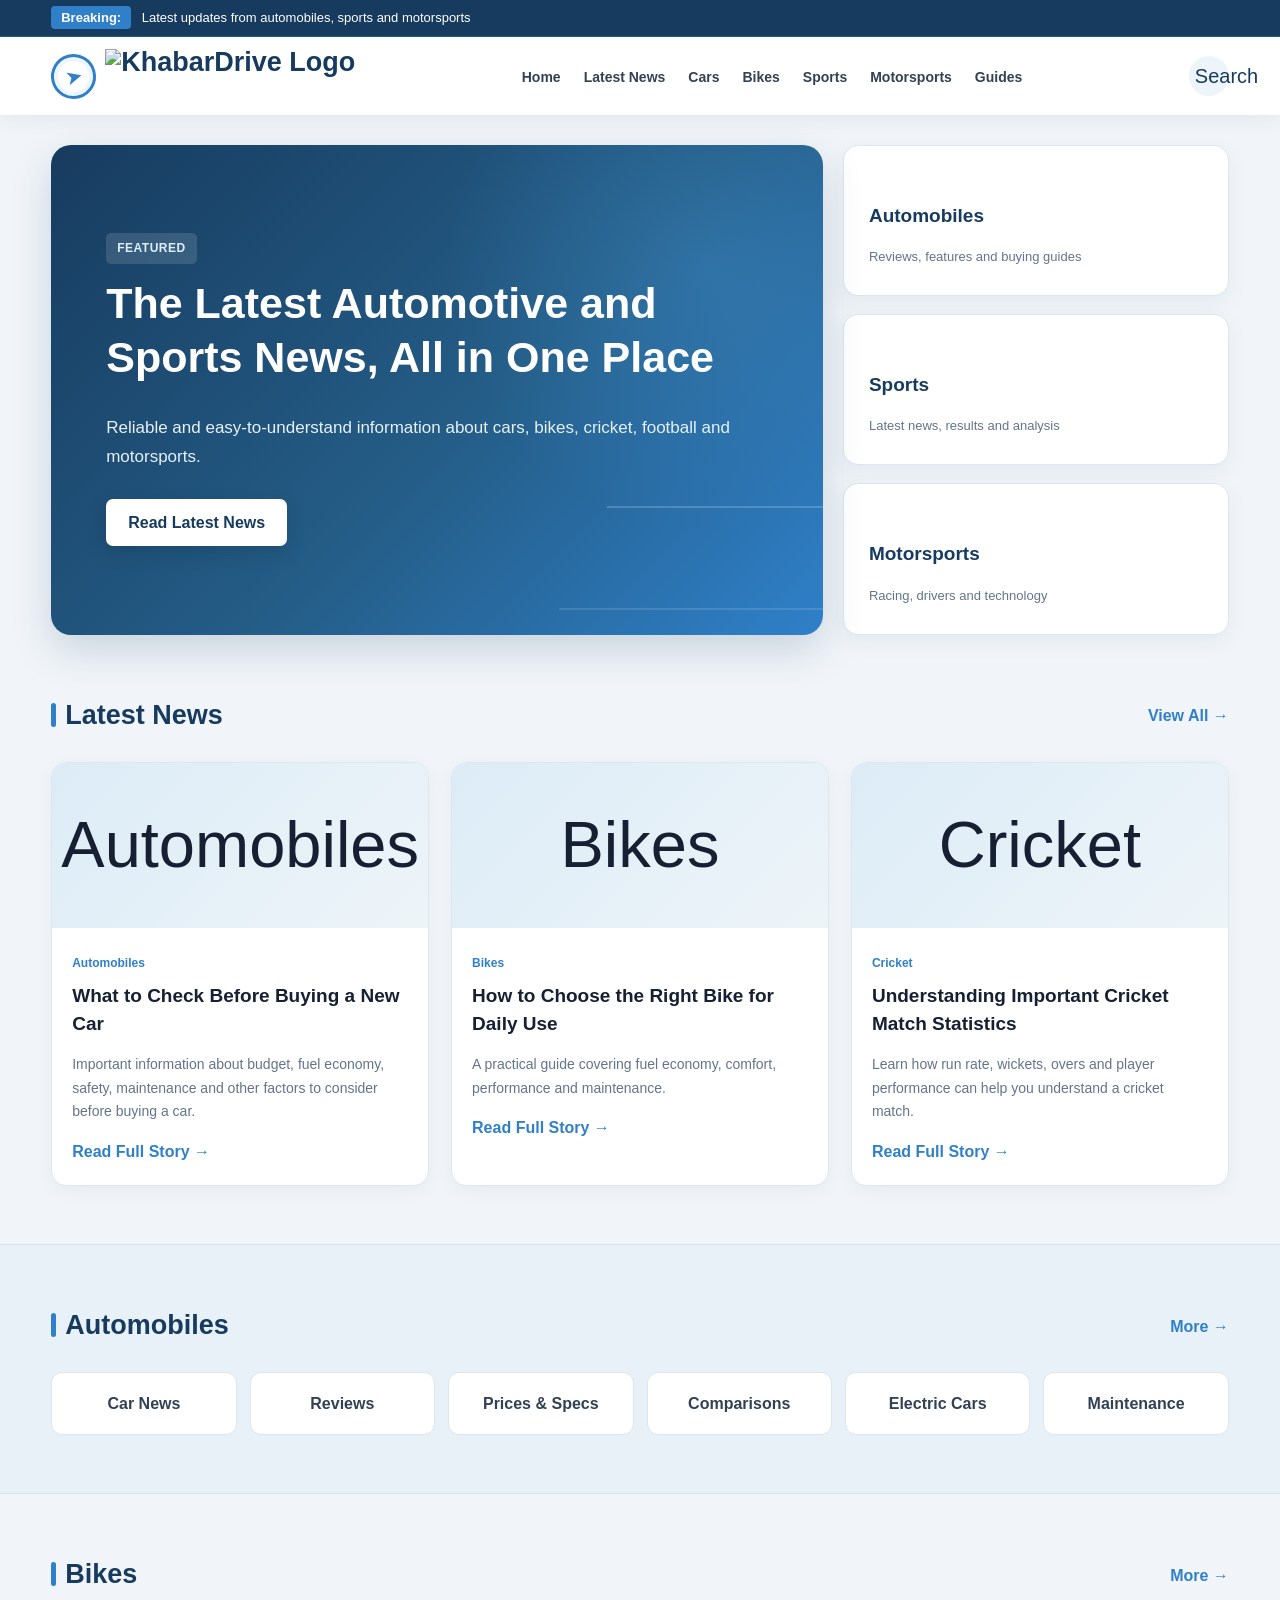
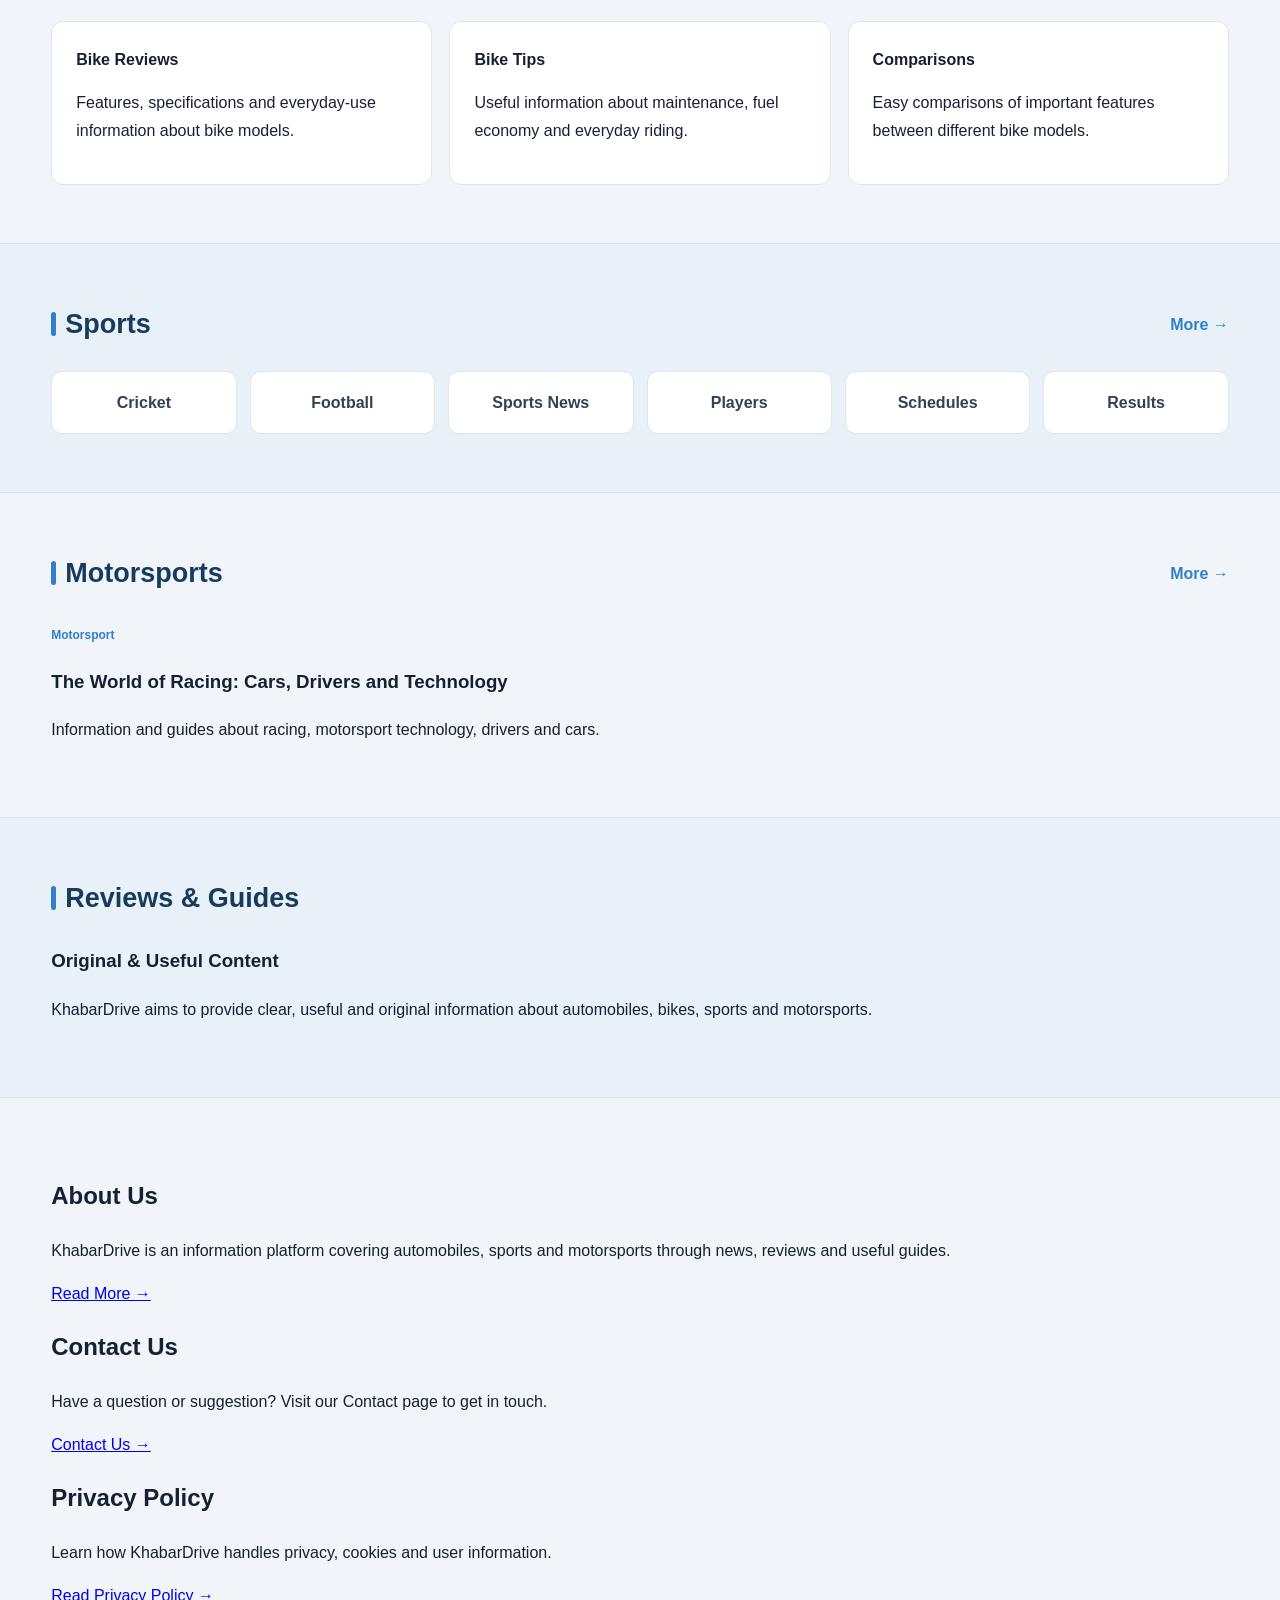
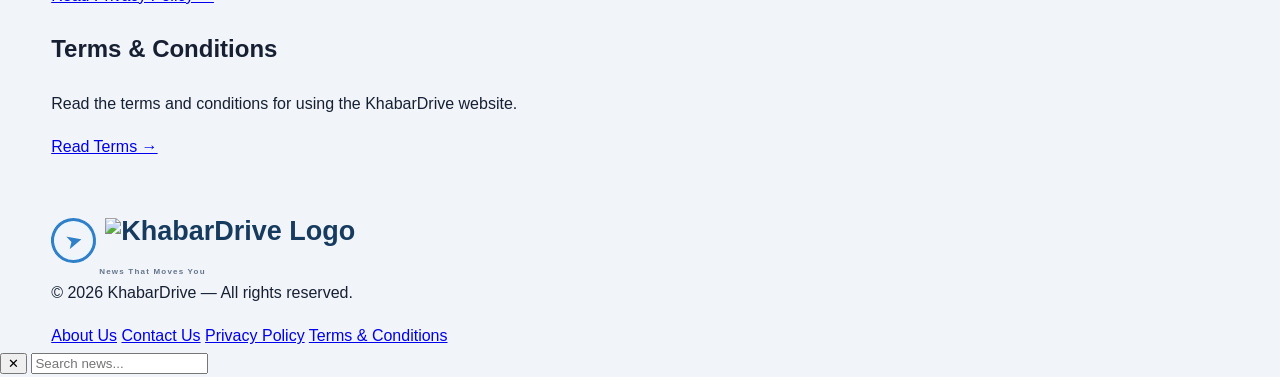
==== index.html @ 8a40b8b2 "Update index.html" ====
<!doctype html>
<html lang="en">
<head>
  <meta charset="utf-8">
  <meta name="viewport" content="width=device-width,initial-scale=1">

  <meta name="description" content="KhabarDrive — Automotive, sports, motorsports news, reviews and guides.">

  <title>KhabarDrive | Automotive, Sports & Latest News</title>

  <link rel="stylesheet" href="style.css">
</head>

<body>

<header>

  <div class="breaking">
    <div class="container">
      <b>Breaking:</b>
      Latest updates from automobiles, sports and motorsports
    </div>
  </div>

  <div class="container nav">

    <a class="brand" href="index.html">

      <img
  src="https://raw.githubusercontent.com/muhammadfazeelrizwan-source/autosports-urdu/main/logo.png"
  alt="KhabarDrive Logo"
  style="height:55px;width:auto;display:block;"
>


    </a>

    <button class="menu" onclick="toggleMenu()">☰</button>

    <nav id="nav">
      <a href="index.html">Home</a>
      <a href="#latest">Latest News</a>
      <a href="#cars">Cars</a>
      <a href="#bikes">Bikes</a>
      <a href="#sports">Sports</a>
      <a href="#motorsport">Motorsports</a>
      <a href="#guides">Guides</a>
    </nav>

    <button class="searchBtn" onclick="openSearch()">Search</button>

  </div>

</header>


<main id="home">


  <!-- HERO -->

  <section class="hero container">

    <div class="hero-main">

      <span class="label">FEATURED</span>

      <h1>
        The Latest Automotive and Sports News, All in One Place
      </h1>

      <p>
        Reliable and easy-to-understand information about cars,
        bikes, cricket, football and motorsports.
      </p>

      <a class="button" href="#latest">
        Read Latest News
      </a>

    </div>


    <aside class="hero-side">

      <div class="mini">
        <div>
          <b>Automobiles</b>
          <p>Reviews, features and buying guides</p>
        </div>
      </div>

      <div class="mini">
        <div>
          <b>Sports</b>
          <p>Latest news, results and analysis</p>
        </div>
      </div>

      <div class="mini">
        <div>
          <b>Motorsports</b>
          <p>Racing, drivers and technology</p>
        </div>
      </div>

    </aside>

  </section>


  <!-- LATEST NEWS -->

  <section class="container section" id="latest">

    <div class="section-title">

      <h2>Latest News</h2>

      <a href="#latest">View All →</a>

    </div>


    <div class="cards">


      <!-- AUTOMOBILE ARTICLE -->

      <article class="card">

        <div class="photo">
          Automobiles
        </div>

        <div class="card-body">

          <span>Automobiles</span>

          <h3>
            What to Check Before Buying a New Car
          </h3>

          <p>
            Important information about budget, fuel economy,
            safety, maintenance and other factors to consider
            before buying a car.
          </p>

          <a href="car-buying-guide.html">
            Read Full Story →
          </a>

        </div>

      </article>


      <!-- BIKE ARTICLE -->

      <article class="card">

        <div class="photo">
          Bikes
        </div>

        <div class="card-body">

          <span>Bikes</span>

          <h3>
            How to Choose the Right Bike for Daily Use
          </h3>

          <p>
            A practical guide covering fuel economy, comfort,
            performance and maintenance.
          </p>

          <a href="bike-buying-guide.html">
  Read Full Story →
</a>
        </div>

      </article>


      <!-- CRICKET ARTICLE -->

      <article class="card">

        <div class="photo">
          Cricket
        </div>

        <div class="card-body">

          <span>Cricket</span>

          <h3>
            Understanding Important Cricket Match Statistics
          </h3>

          <p>
            Learn how run rate, wickets, overs and player
            performance can help you understand a cricket match.
          </p>

          <a href="cricket-statistics-guide.html">
  Read Full Story →
</a>

        </div>

      </article>

    </div>

  </section>


  <!-- CARS -->

  <section class="section band" id="cars">

    <div class="container">

      <div class="section-title">

        <h2>Automobiles</h2>

        <a href="#cars">More →</a>

      </div>

      <div class="category-grid">

        <a href="#">Car News</a>
        <a href="#">Reviews</a>
        <a href="#">Prices & Specs</a>
        <a href="#">Comparisons</a>
        <a href="#">Electric Cars</a>
        <a href="#">Maintenance</a>

      </div>

    </div>

  </section>


  <!-- BIKES -->

  <section class="container section" id="bikes">

    <div class="section-title">

      <h2>Bikes</h2>

      <a href="#bikes">More →</a>

    </div>

    <div class="list-grid">

      <div>
        <b>Bike Reviews</b>
        <p>
          Features, specifications and everyday-use information
          about bike models.
        </p>
      </div>

      <div>
        <b>Bike Tips</b>
        <p>
          Useful information about maintenance, fuel economy
          and everyday riding.
        </p>
      </div>

      <div>
        <b>Comparisons</b>
        <p>
          Easy comparisons of important features between
          different bike models.
        </p>
      </div>

    </div>

  </section>


  <!-- SPORTS -->

  <section class="section band" id="sports">

    <div class="container">

      <div class="section-title">

        <h2>Sports</h2>

        <a href="#sports">More →</a>

      </div>

      <div class="category-grid">

        <a href="#">Cricket</a>
        <a href="#">Football</a>
        <a href="#">Sports News</a>
        <a href="#">Players</a>
        <a href="#">Schedules</a>
        <a href="#">Results</a>

      </div>

    </div>

  </section>


  <!-- MOTORSPORTS -->

  <section class="container section" id="motorsport">

    <div class="section-title">

      <h2>Motorsports</h2>

      <a href="#motorsport">More →</a>

    </div>

    <div class="feature">

      <div>

        <span>Motorsport</span>

        <h3>
          The World of Racing: Cars, Drivers and Technology
        </h3>

        <p>
          Information and guides about racing, motorsport
          technology, drivers and cars.
        </p>

      </div>

    </div>

  </section>


  <!-- GUIDES -->

  <section class="section band" id="guides">

    <div class="container">

      <div class="section-title">

        <h2>Reviews & Guides</h2>

      </div>

      <div class="notice">

        <h3>Original & Useful Content</h3>

        <p>
          KhabarDrive aims to provide clear, useful and original
          information about automobiles, bikes, sports and motorsports.
        </p>

      </div>

    </div>

  </section>


  <!-- INFORMATION PAGES -->

  <section class="container section info-pages">

    <div>

      <h2>About Us</h2>

      <p>
        KhabarDrive is an information platform covering
        automobiles, sports and motorsports through news,
        reviews and useful guides.
      </p>

      <a href="about.html">Read More →</a>

    </div>


    <div>

      <h2>Contact Us</h2>

      <p>
        Have a question or suggestion? Visit our Contact page
        to get in touch.
      </p>

      <a href="contact.html">Contact Us →</a>

    </div>


    <div>

      <h2>Privacy Policy</h2>

      <p>
        Learn how KhabarDrive handles privacy, cookies and
        user information.
      </p>

      <a href="privacy.html">Read Privacy Policy →</a>

    </div>


    <div>

      <h2>Terms & Conditions</h2>

      <p>
        Read the terms and conditions for using the
        KhabarDrive website.
      </p>

      <a href="terms.html">Read Terms →</a>

    </div>

  </section>

</main>


<!-- FOOTER -->

<footer>

  <div class="container footer">

    <div class="brand">

      <img
        src="logo.png"
        alt="KhabarDrive Logo"
        style="height:45px;width:auto;display:inline-block;"
      >

      <small style="display:block;">
        News That Moves You
      </small>

    </div>

    <p>
      © 2026 KhabarDrive — All rights reserved.
    </p>

    <div class="footer-links">

      <a href="about.html">About Us</a>
      <a href="contact.html">Contact Us</a>
      <a href="privacy.html">Privacy Policy</a>
      <a href="terms.html">Terms & Conditions</a>

    </div>

  </div>

</footer>


<!-- SEARCH -->

<div id="search" class="searchBox">

  <button onclick="closeSearch()">✕</button>

  <input
    id="searchInput"
    oninput="searchSite()"
    placeholder="Search news..."
  >

  <div id="searchResult"></div>

</div>


<script src="script.js"></script>

</body>
</html>
---- style.css ----
/* ================================
   KHABARDRIVE — FINAL LIGHT THEME
   ================================ */

* {
  box-sizing: border-box;
}

html {
  scroll-behavior: smooth;
}

body {
  margin: 0;
  background: #f1f5f9;
  color: #172033;
  font-family: Arial, "Noto Nastaliq Urdu", sans-serif;
  line-height: 1.7;
}

/* ================================
   GLOBAL
   ================================ */

.container {
  width: min(1180px, 92%);
  margin: auto;
}

a {
  transition: all 0.25s ease;
}

button {
  font-family: inherit;
}

/* ================================
   BREAKING NEWS
   ================================ */

.breaking {
  background: #173b5f;
  color: #fff;
  font-size: 13px;
  border-bottom: 1px solid #285b86;
}

.breaking .container {
  padding: 7px 0;
}

.breaking b {
  background: #2f80c9;
  padding: 4px 10px;
  border-radius: 4px;
  margin-right: 7px;
}

/* ================================
   HEADER
   ================================ */

.site-header,
header {
  background: rgba(255, 255, 255, 0.97);
  position: sticky;
  top: 0;
  z-index: 20;
  box-shadow: 0 3px 20px rgba(23, 59, 95, 0.08);
  backdrop-filter: blur(10px);
}

.nav {
  min-height: 78px;
  display: flex;
  align-items: center;
  gap: 25px;
}

/* ================================
   KHABARDRIVE LOGO
   ================================ */

.brand {
  position: relative;
  font-weight: 900;
  font-size: 27px;
  color: #173b5f;
  text-decoration: none;
  line-height: 1;
  direction: ltr;
  display: inline-flex;
  align-items: center;
  gap: 9px;
  white-space: nowrap;
}

/* Automotive logo mark */

.brand::before {
  content: "➤";
  width: 39px;
  height: 39px;
  border: 3px solid #2f80c9;
  border-radius: 50%;
  display: inline-flex;
  align-items: center;
  justify-content: center;
  color: #2f80c9;
  font-size: 18px;
  transform: rotate(-15deg);
  box-shadow: inset 0 0 0 4px #edf6fc;
}

/* DRIVE color */

.brand span {
  color: #2f80c9;
}

/* Tagline */

.brand small {
  position: absolute;
  left: 48px;
  bottom: -13px;
  font-size: 8px;
  color: #64748b;
  letter-spacing: 1.2px;
  font-weight: 700;
  white-space: nowrap;
}

/* ================================
   NAVIGATION
   ================================ */

.nav nav {
  display: flex;
  gap: 19px;
  flex: 1;
  justify-content: center;
}

.nav nav a {
  position: relative;
  color: #334155;
  text-decoration: none;
  font-weight: 700;
  font-size: 14px;
  padding: 28px 2px 25px;
}

.nav nav a::after {
  content: "";
  position: absolute;
  left: 0;
  right: 0;
  bottom: 17px;
  height: 2px;
  background: #2f80c9;
  transform: scaleX(0);
  transition: transform 0.25s ease;
}

.nav nav a:hover {
  color: #2f80c9;
}

.nav nav a:hover::after {
  transform: scaleX(1);
}

/* ================================
   BUTTONS
   ================================ */

.searchBtn,
.menu {
  border: 0;
  background: #eef5fa;
  color: #173b5f;
  width: 40px;
  height: 40px;
  border-radius: 50%;
  font-size: 20px;
  cursor: pointer;
  transition: all 0.25s ease;
}

.searchBtn:hover,
.menu:hover {
  background: #dcecf7;
  transform: translateY(-2px);
}

.menu {
  display: none;
}

/* ================================
   HERO
   ================================ */

.hero {
  margin-top: 30px;
  display: grid;
  grid-template-columns: 2fr 1fr;
  gap: 20px;
}

.hero-main {
  position: relative;
  overflow: hidden;
  min-height: 410px;
  border-radius: 20px;
  padding: 55px;
  color: #fff;

  background:
    radial-gradient(circle at 85% 25%, rgba(67, 145, 205, 0.35), transparent 35%),
    linear-gradient(135deg, #173b5f 0%, #245d87 55%, #2f80c9 100%);

  display: flex;
  flex-direction: column;
  justify-content: center;

  box-shadow: 0 15px 40px rgba(23, 59, 95, 0.18);
  animation: fadeUp 0.7s ease both;
}

/* Decorative automotive lines */

.hero-main::after {
  content: "";
  position: absolute;
  right: -80px;
  bottom: 25px;
  width: 320px;
  height: 100px;
  border-top: 2px solid rgba(255,255,255,0.18);
  border-bottom: 2px solid rgba(255,255,255,0.12);
  transform: skewX(-25deg);
}

.label,
.card-body span,
.feature span {
  color: #2f80c9;
  font-weight: 800;
  font-size: 12px;
}

.hero-main .label {
  color: #dcefff;
  background: rgba(255,255,255,0.13);
  width: fit-content;
  padding: 5px 11px;
  border-radius: 5px;
  letter-spacing: 0.5px;
}

.hero h1 {
  position: relative;
  z-index: 2;
  font-size: 43px;
  line-height: 1.25;
  margin: 13px 0;
  max-width: 720px;
}

.hero p {
  position: relative;
  z-index: 2;
  color: #e6f1f8;
  font-size: 17px;
  max-width: 650px;
}

.button {
  position: relative;
  z-index: 2;
  align-self: flex-start;
  margin-top: 10px;
  background: #fff;
  color: #173b5f;
  text-decoration: none;
  padding: 10px 22px;
  border-radius: 7px;
  font-weight: 800;
  box-shadow: 0 7px 20px rgba(0,0,0,0.12);
}

.button:hover {
  transform: translateY(-3px);
  box-shadow: 0 10px 25px rgba(0,0,0,0.18);
}

/* ================================
   HERO SIDE
   ================================ */

.hero-side {
  display: grid;
  gap: 18px;
}

.mini {
  background: #fff;
  border: 1px solid #dce6ee;
  border-radius: 15px;
  padding: 25px;
  display: flex;
  gap: 15px;
  align-items: center;
  font-size: 43px;
  box-shadow: 0 7px 22px rgba(23, 59, 95, 0.06);
  transition: all 0.3s ease;
}

.mini:hover {
  transform: translateY(-5px);
  border-color: #9bc7e5;
  box-shadow: 0 13px 30px rgba(23, 59, 95, 0.11);
}

.mini b {
  font-size: 19px;
  color: #173b5f;
}

.mini p {
  font-size: 13px;
  color: #64748b;
  margin: 2px 0;
}

/* ================================
   SECTIONS
   ================================ */

.section {
  padding: 58px 0;
}

.section-title {
  display: flex;
  justify-content: space-between;
  align-items: center;
  margin-bottom: 23px;
}

.section-title h2 {
  position: relative;
  font-size: 27px;
  margin: 0;
  color: #173b5f;
}

.section-title h2::before {
  content: "";
  display: inline-block;
  width: 5px;
  height: 24px;
  background: #2f80c9;
  border-radius: 5px;
  margin-right: 9px;
  vertical-align: -3px;
}

.section-title a {
  color: #2f80c9;
  text-decoration: none;
  font-weight: 800;
}

.section-title a:hover {
  color: #173b5f;
}

/* ================================
   NEWS CARDS
   ================================ */

.cards {
  display: grid;
  grid-template-columns: repeat(3, 1fr);
  gap: 22px;
}

.card {
  background: #fff;
  border-radius: 15px;
  overflow: hidden;
  border: 1px solid #dfe7ee;
  box-shadow: 0 5px 18px rgba(23, 59, 95, 0.05);
  transition: all 0.3s ease;
}

.card:hover {
  transform: translateY(-6px);
  border-color: #b5d4e8;
  box-shadow: 0 15px 30px rgba(23, 59, 95, 0.11);
}

.photo {
  height: 165px;
  background:
    linear-gradient(135deg, #dcecf7, #edf4f8);
  display: flex;
  justify-content: center;
  align-items: center;
  font-size: 65px;
}

.card-body {
  padding: 20px;
}

.card-body span {
  color: #2f80c9;
}

.card-body h3 {
  color: #172033;
  font-size: 19px;
  line-height: 1.5;
  margin: 7px 0;
}

.card-body p {
  color: #64748b;
  font-size: 14px;
}

.card-body a {
  color: #2f80c9;
  text-decoration: none;
  font-weight: 800;
}

.card-body a:hover {
  color: #173b5f;
}

/* ================================
   BLUE SECTION BANDS
   ================================ */

.band {
  background: #e8f1f7;
  max-width: none;
  border-top: 1px solid #d7e5ee;
  border-bottom: 1px solid #d7e5ee;
}

.band > .container {
  width: min(1180px, 92%);
}

/* ================================
   CATEGORY GRID
   ================================ */

.category-grid {
  display: grid;
  grid-template-columns: repeat(6, 1fr);
  gap: 13px;
}

.category-grid a {
  background: #fff;
  padding: 17px 10px;
  text-align: center;
  border-radius: 11px;
  text-decoration: none;
  color: #334155;
  font-weight: 800;
  border: 1px solid #dce6ee;
  transition: all 0.25s ease;
}

.category-grid a:hover {
  color: #173b5f;
  border-color: #8fbddd;
  background: #f8fcff;
  transform: translateY(-4px);
  box-shadow: 0 8px 20px rgba(23, 59, 95, 0.08);
}

/* ================================
   LIST GRID
   ================================ */

.list-grid {
  display: grid;
  grid-template-columns: repeat(3, 1fr);
  gap: 17px;
}

.list-grid > div {
  background: #fff;
  padding: 24px;
  border-radius: 12px;
  border: 1px solid #dce6ee;
  transition: all 0.25s ease;
}

.list-grid > div:hover {
  transform: translateY(-4px);
  border-color: #9bc7e5;
  box-shadow: 0 10px 25px rgba(23, 59, 95
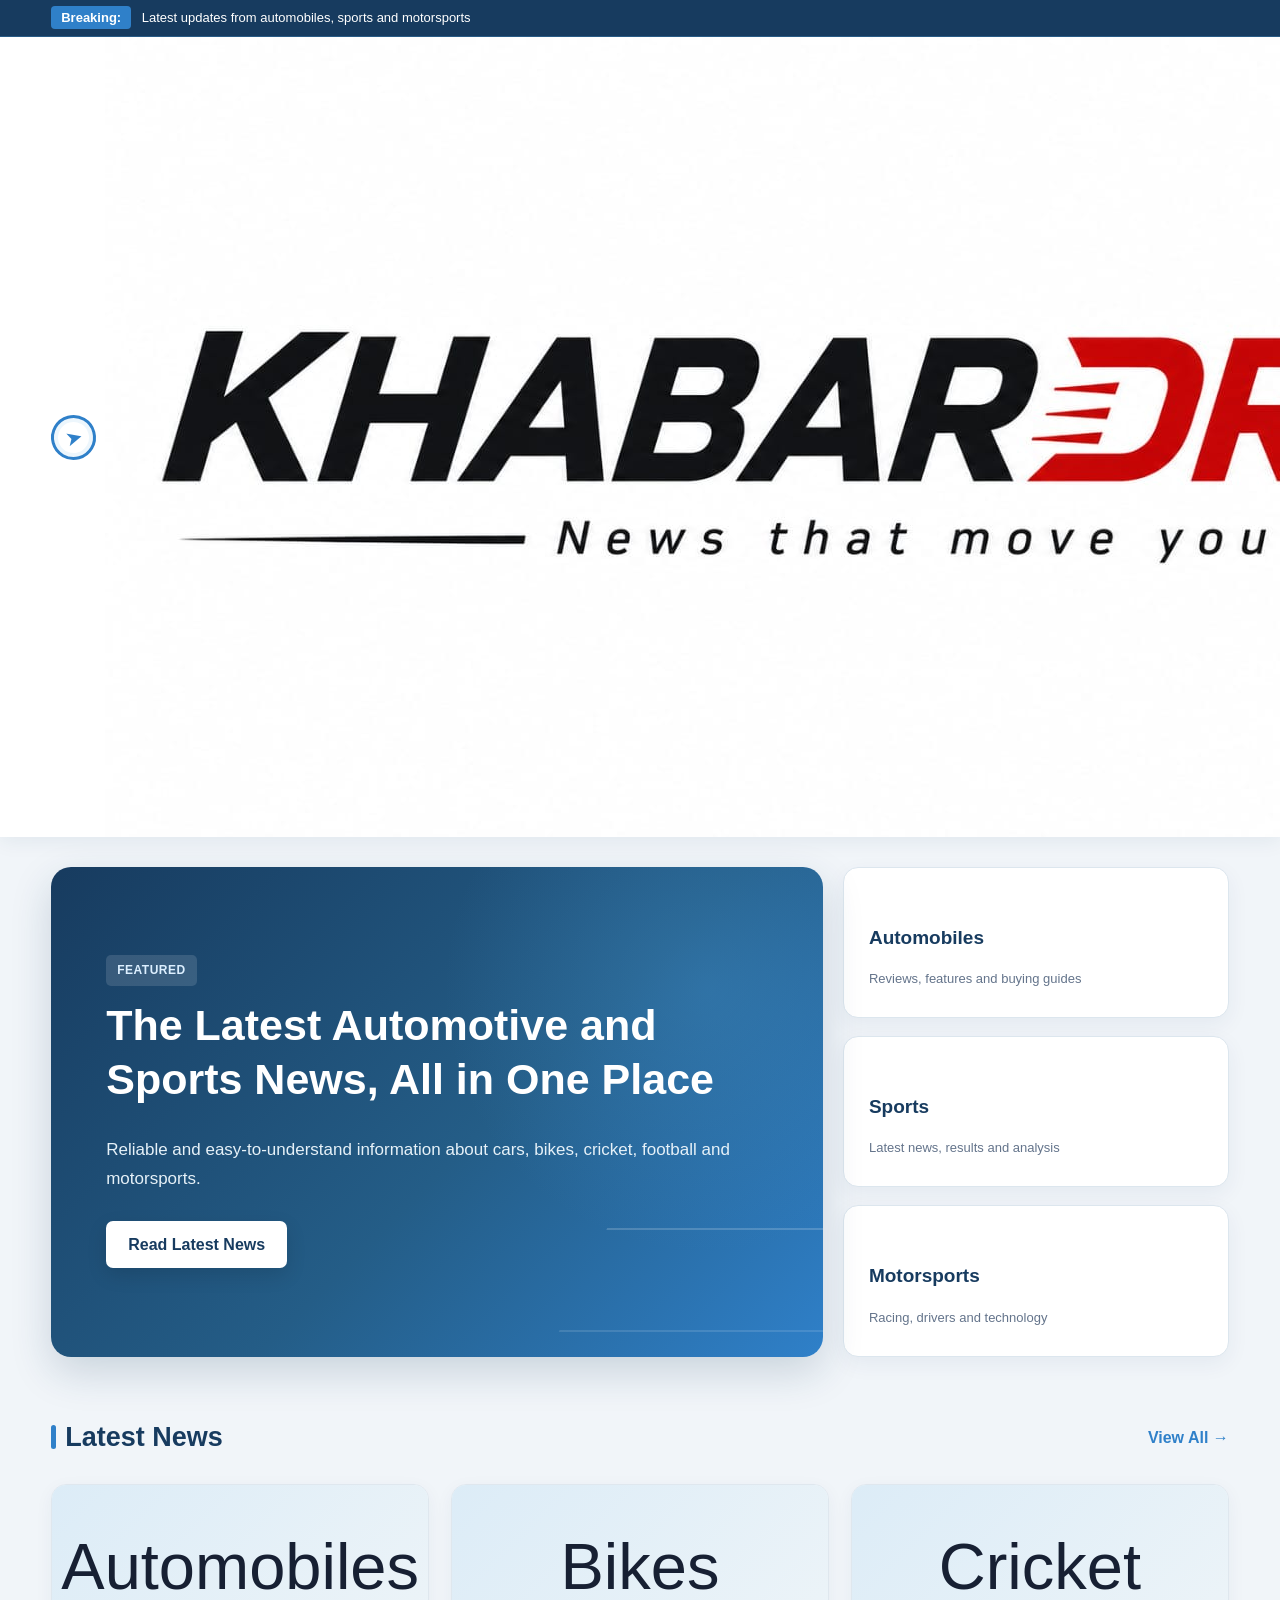
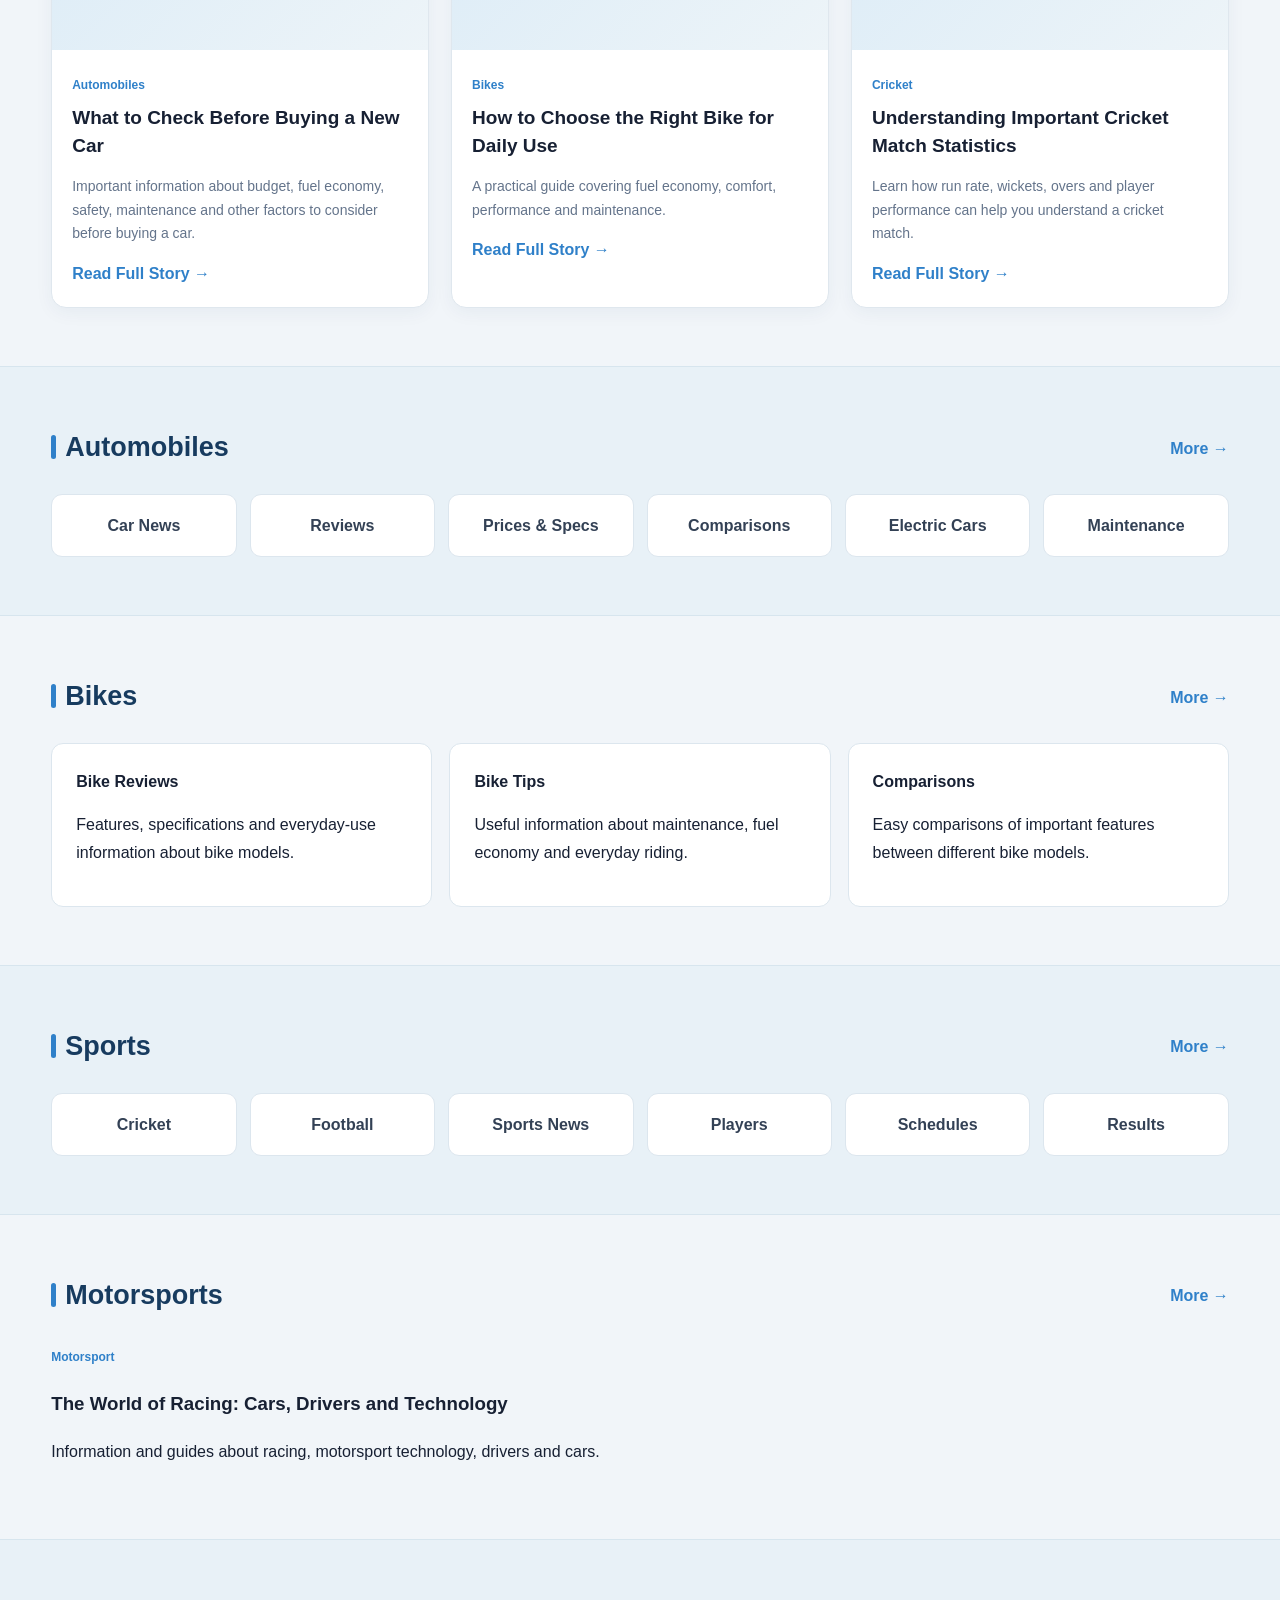
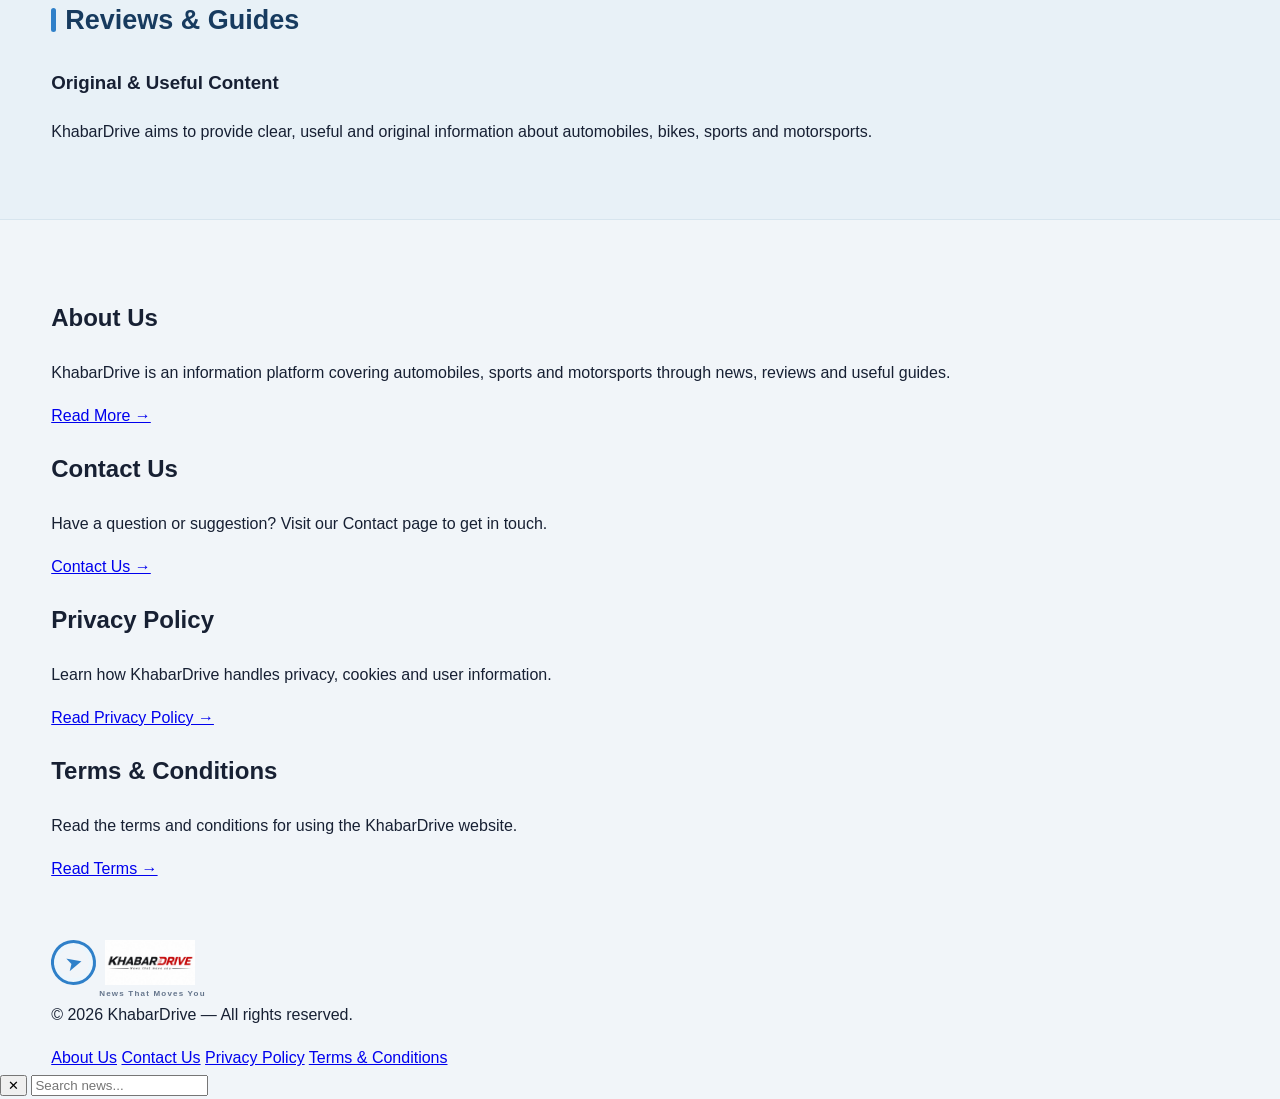
==== commit dec474b1: "Update index.html" ====
--- a/index.html
+++ b/index.html
@@ -26,11 +26,7 @@
 
     <a class="brand" href="index.html">
 
-      <img
-  src="https://raw.githubusercontent.com/muhammadfazeelrizwan-source/autosports-urdu/main/logo.png"
-  alt="KhabarDrive Logo"
-  style="height:55px;width:auto;display:block;"
->
+      <img src="logo.png" alt="KhabarDrive Logo">
 
 
     </a>
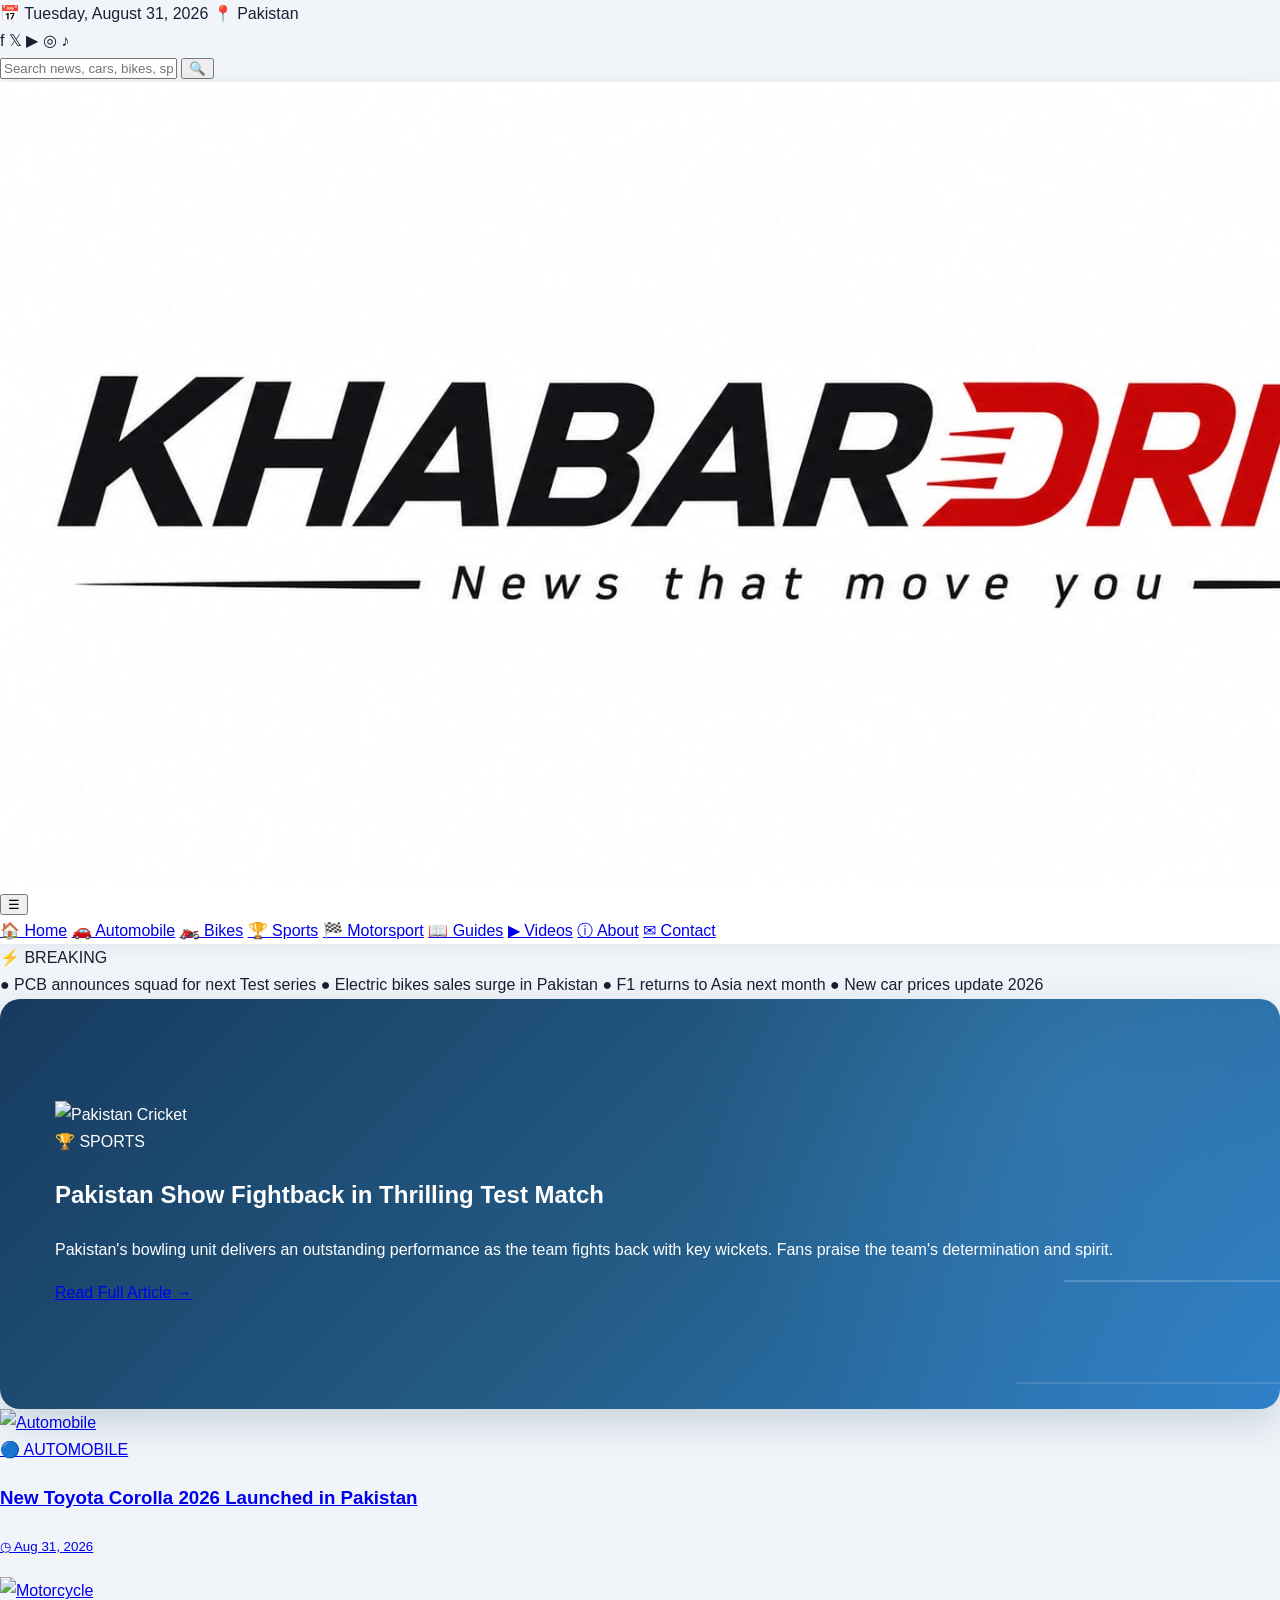
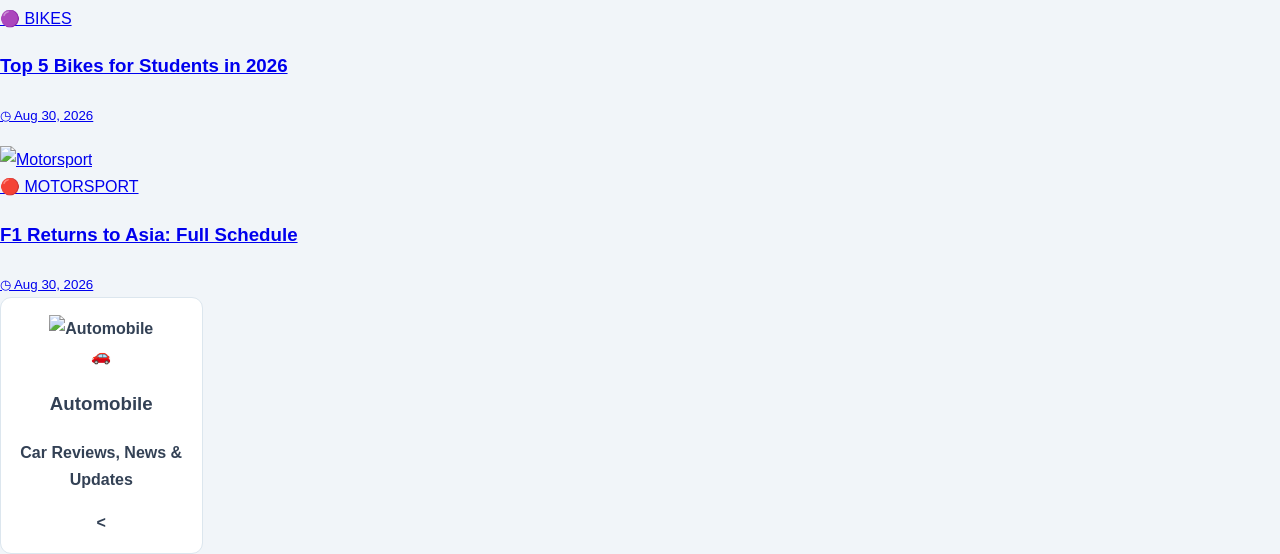
==== commit 8f32d07f: "Update index.html" ====
--- a/index.html
+++ b/index.html
@@ -1,506 +1,224 @@
-<!doctype html>
+<!DOCTYPE html>
 <html lang="en">
 <head>
-  <meta charset="utf-8">
-  <meta name="viewport" content="width=device-width,initial-scale=1">
-
-  <meta name="description" content="KhabarDrive — Automotive, sports, motorsports news, reviews and guides.">
-
-  <title>KhabarDrive | Automotive, Sports & Latest News</title>
+  <meta charset="UTF-8">
+  <meta name="viewport" content="width=device-width, initial-scale=1.0">
+
+  <title>KhabarDrive - Automobile, Bikes, Sports & Motorsport News</title>
+
+  <meta name="description" content="KhabarDrive brings the latest automobile, bike, sports and motorsport news, reviews, guides and updates.">
 
   <link rel="stylesheet" href="style.css">
 </head>
 
 <body>
 
-<header>
-
-  <div class="breaking">
-    <div class="container">
-      <b>Breaking:</b>
-      Latest updates from automobiles, sports and motorsports
+<!-- ================= TOP BAR ================= -->
+<div class="top-bar">
+  <div class="top-left">
+    <span>📅 Tuesday, August 31, 2026</span>
+    <span>📍 Pakistan</span>
+  </div>
+
+  <div class="top-right">
+    <span>f</span>
+    <span>𝕏</span>
+    <span>▶</span>
+    <span>◎</span>
+    <span>♪</span>
+
+    <div class="search-box">
+      <input type="text" id="searchInput" placeholder="Search news, cars, bikes, sports...">
+      <button onclick="searchSite()">🔍</button>
     </div>
   </div>
-
-  <div class="container nav">
-
-    <a class="brand" href="index.html">
-
+</div>
+
+
+<!-- ================= HEADER ================= -->
+<header class="main-header">
+
+  <div class="logo-area">
+    <a href="index.html">
       <img src="logo.png" alt="KhabarDrive Logo">
-
-
-    </a>
-
-    <button class="menu" onclick="toggleMenu()">☰</button>
-
-    <nav id="nav">
-      <a href="index.html">Home</a>
-      <a href="#latest">Latest News</a>
-      <a href="#cars">Cars</a>
-      <a href="#bikes">Bikes</a>
-      <a href="#sports">Sports</a>
-      <a href="#motorsport">Motorsports</a>
-      <a href="#guides">Guides</a>
-    </nav>
-
-    <button class="searchBtn" onclick="openSearch()">Search</button>
-
-  </div>
+    </a>
+  </div>
+
+  <button class="menu-toggle" onclick="toggleMenu()">☰</button>
+
+  <nav class="main-nav" id="mainNav">
+
+    <a href="index.html" class="active">🏠 Home</a>
+
+    <a href="#automobile">🚗 Automobile</a>
+
+    <a href="#bikes">🏍️ Bikes</a>
+
+    <a href="#sports">🏆 Sports</a>
+
+    <a href="#motorsport">🏁 Motorsport</a>
+
+    <a href="car-buying-guide.html">📖 Guides</a>
+
+    <a href="#videos">▶ Videos</a>
+
+    <a href="about.html">ⓘ About</a>
+
+    <a href="contact.html">✉ Contact</a>
+
+  </nav>
 
 </header>
 
 
-<main id="home">
-
-
-  <!-- HERO -->
-
-  <section class="hero container">
-
-    <div class="hero-main">
-
-      <span class="label">FEATURED</span>
+<!-- ================= BREAKING NEWS ================= -->
+<section class="breaking-wrapper">
+
+  <div class="breaking-title">
+    ⚡ BREAKING
+  </div>
+
+  <div class="breaking-news">
+
+    <span>● PCB announces squad for next Test series</span>
+
+    <span>● Electric bikes sales surge in Pakistan</span>
+
+    <span>● F1 returns to Asia next month</span>
+
+    <span>● New car prices update 2026</span>
+
+  </div>
+
+</section>
+
+
+<!-- ================= HERO ================= -->
+<section class="hero-section">
+
+  <div class="hero-main">
+
+    <img
+      src="https://images.unsplash.com/photo-1540747913346-19e32dc3e97e?auto=format&fit=crop&w=1600&q=85"
+      alt="Pakistan Cricket"
+      class="hero-image"
+    >
+
+    <div class="hero-overlay">
+
+      <span class="category-badge sports-badge">
+        🏆 SPORTS
+      </span>
 
       <h1>
-        The Latest Automotive and Sports News, All in One Place
+        Pakistan Show Fightback in Thrilling Test Match
       </h1>
 
       <p>
-        Reliable and easy-to-understand information about cars,
-        bikes, cricket, football and motorsports.
+        Pakistan's bowling unit delivers an outstanding performance as
+        the team fights back with key wickets. Fans praise the team's
+        determination and spirit.
       </p>
 
-      <a class="button" href="#latest">
-        Read Latest News
+      <a href="cricket-statistics-guide.html" class="read-button">
+        Read Full Article →
       </a>
 
     </div>
 
-
-    <aside class="hero-side">
-
-      <div class="mini">
-        <div>
-          <b>Automobiles</b>
-          <p>Reviews, features and buying guides</p>
-        </div>
-      </div>
-
-      <div class="mini">
-        <div>
-          <b>Sports</b>
-          <p>Latest news, results and analysis</p>
-        </div>
-      </div>
-
-      <div class="mini">
-        <div>
-          <b>Motorsports</b>
-          <p>Racing, drivers and technology</p>
-        </div>
-      </div>
-
-    </aside>
-
-  </section>
-
-
-  <!-- LATEST NEWS -->
-
-  <section class="container section" id="latest">
-
-    <div class="section-title">
-
-      <h2>Latest News</h2>
-
-      <a href="#latest">View All →</a>
-
-    </div>
-
-
-    <div class="cards">
-
-
-      <!-- AUTOMOBILE ARTICLE -->
-
-      <article class="card">
-
-        <div class="photo">
-          Automobiles
-        </div>
-
-        <div class="card-body">
-
-          <span>Automobiles</span>
-
-          <h3>
-            What to Check Before Buying a New Car
-          </h3>
-
-          <p>
-            Important information about budget, fuel economy,
-            safety, maintenance and other factors to consider
-            before buying a car.
-          </p>
-
-          <a href="car-buying-guide.html">
-            Read Full Story →
-          </a>
-
-        </div>
-
-      </article>
-
-
-      <!-- BIKE ARTICLE -->
-
-      <article class="card">
-
-        <div class="photo">
-          Bikes
-        </div>
-
-        <div class="card-body">
-
-          <span>Bikes</span>
-
-          <h3>
-            How to Choose the Right Bike for Daily Use
-          </h3>
-
-          <p>
-            A practical guide covering fuel economy, comfort,
-            performance and maintenance.
-          </p>
-
-          <a href="bike-buying-guide.html">
-  Read Full Story →
-</a>
-        </div>
-
-      </article>
-
-
-      <!-- CRICKET ARTICLE -->
-
-      <article class="card">
-
-        <div class="photo">
-          Cricket
-        </div>
-
-        <div class="card-body">
-
-          <span>Cricket</span>
-
-          <h3>
-            Understanding Important Cricket Match Statistics
-          </h3>
-
-          <p>
-            Learn how run rate, wickets, overs and player
-            performance can help you understand a cricket match.
-          </p>
-
-          <a href="cricket-statistics-guide.html">
-  Read Full Story →
-</a>
-
-        </div>
-
-      </article>
-
-    </div>
-
-  </section>
-
-
-  <!-- CARS -->
-
-  <section class="section band" id="cars">
-
-    <div class="container">
-
-      <div class="section-title">
-
-        <h2>Automobiles</h2>
-
-        <a href="#cars">More →</a>
-
-      </div>
-
-      <div class="category-grid">
-
-        <a href="#">Car News</a>
-        <a href="#">Reviews</a>
-        <a href="#">Prices & Specs</a>
-        <a href="#">Comparisons</a>
-        <a href="#">Electric Cars</a>
-        <a href="#">Maintenance</a>
-
-      </div>
-
-    </div>
-
-  </section>
-
-
-  <!-- BIKES -->
-
-  <section class="container section" id="bikes">
-
-    <div class="section-title">
-
-      <h2>Bikes</h2>
-
-      <a href="#bikes">More →</a>
-
-    </div>
-
-    <div class="list-grid">
-
-      <div>
-        <b>Bike Reviews</b>
-        <p>
-          Features, specifications and everyday-use information
-          about bike models.
-        </p>
-      </div>
-
-      <div>
-        <b>Bike Tips</b>
-        <p>
-          Useful information about maintenance, fuel economy
-          and everyday riding.
-        </p>
-      </div>
-
-      <div>
-        <b>Comparisons</b>
-        <p>
-          Easy comparisons of important features between
-          different bike models.
-        </p>
-      </div>
-
-    </div>
-
-  </section>
-
-
-  <!-- SPORTS -->
-
-  <section class="section band" id="sports">
-
-    <div class="container">
-
-      <div class="section-title">
-
-        <h2>Sports</h2>
-
-        <a href="#sports">More →</a>
-
-      </div>
-
-      <div class="category-grid">
-
-        <a href="#">Cricket</a>
-        <a href="#">Football</a>
-        <a href="#">Sports News</a>
-        <a href="#">Players</a>
-        <a href="#">Schedules</a>
-        <a href="#">Results</a>
-
-      </div>
-
-    </div>
-
-  </section>
-
-
-  <!-- MOTORSPORTS -->
-
-  <section class="container section" id="motorsport">
-
-    <div class="section-title">
-
-      <h2>Motorsports</h2>
-
-      <a href="#motorsport">More →</a>
-
-    </div>
-
-    <div class="feature">
-
-      <div>
-
-        <span>Motorsport</span>
+  </div>
+
+
+  <!-- RIGHT SIDE STORIES -->
+  <div class="hero-side">
+
+    <a href="car-buying-guide.html" class="side-story">
+
+      <img
+        src="https://images.unsplash.com/photo-1492144534655-ae79c964c9d7?auto=format&fit=crop&w=500&q=80"
+        alt="Automobile"
+      >
+
+      <div>
+        <span class="small-category automobile-text">
+          🔵 AUTOMOBILE
+        </span>
 
         <h3>
-          The World of Racing: Cars, Drivers and Technology
+          New Toyota Corolla 2026 Launched in Pakistan
         </h3>
 
-        <p>
-          Information and guides about racing, motorsport
-          technology, drivers and cars.
-        </p>
-
-      </div>
-
-    </div>
-
-  </section>
-
-
-  <!-- GUIDES -->
-
-  <section class="section band" id="guides">
-
-    <div class="container">
-
-      <div class="section-title">
-
-        <h2>Reviews & Guides</h2>
-
-      </div>
-
-      <div class="notice">
-
-        <h3>Original & Useful Content</h3>
-
-        <p>
-          KhabarDrive aims to provide clear, useful and original
-          information about automobiles, bikes, sports and motorsports.
-        </p>
-
-      </div>
-
-    </div>
-
-  </section>
-
-
-  <!-- INFORMATION PAGES -->
-
-  <section class="container section info-pages">
-
-    <div>
-
-      <h2>About Us</h2>
-
-      <p>
-        KhabarDrive is an information platform covering
-        automobiles, sports and motorsports through news,
-        reviews and useful guides.
-      </p>
-
-      <a href="about.html">Read More →</a>
-
-    </div>
-
-
-    <div>
-
-      <h2>Contact Us</h2>
-
-      <p>
-        Have a question or suggestion? Visit our Contact page
-        to get in touch.
-      </p>
-
-      <a href="contact.html">Contact Us →</a>
-
-    </div>
-
-
-    <div>
-
-      <h2>Privacy Policy</h2>
-
-      <p>
-        Learn how KhabarDrive handles privacy, cookies and
-        user information.
-      </p>
-
-      <a href="privacy.html">Read Privacy Policy →</a>
-
-    </div>
-
-
-    <div>
-
-      <h2>Terms & Conditions</h2>
-
-      <p>
-        Read the terms and conditions for using the
-        KhabarDrive website.
-      </p>
-
-      <a href="terms.html">Read Terms →</a>
-
-    </div>
-
-  </section>
-
-</main>
-
-
-<!-- FOOTER -->
-
-<footer>
-
-  <div class="container footer">
-
-    <div class="brand">
+        <small>◷ Aug 31, 2026</small>
+      </div>
+
+    </a>
+
+
+    <a href="bike-buying-guide.html" class="side-story">
 
       <img
-        src="logo.png"
-        alt="KhabarDrive Logo"
-        style="height:45px;width:auto;display:inline-block;"
+        src="https://images.unsplash.com/photo-1558981806-ec527fa84c39?auto=format&fit=crop&w=500&q=80"
+        alt="Motorcycle"
       >
 
-      <small style="display:block;">
-        News That Moves You
-      </small>
-
-    </div>
-
-    <p>
-      © 2026 KhabarDrive — All rights reserved.
-    </p>
-
-    <div class="footer-links">
-
-      <a href="about.html">About Us</a>
-      <a href="contact.html">Contact Us</a>
-      <a href="privacy.html">Privacy Policy</a>
-      <a href="terms.html">Terms & Conditions</a>
-
-    </div>
-
-  </div>
-
-</footer>
-
-
-<!-- SEARCH -->
-
-<div id="search" class="searchBox">
-
-  <button onclick="closeSearch()">✕</button>
-
-  <input
-    id="searchInput"
-    oninput="searchSite()"
-    placeholder="Search news..."
-  >
-
-  <div id="searchResult"></div>
-
-</div>
-
-
-<script src="script.js"></script>
-
-</body>
-</html>
+      <div>
+        <span class="small-category bikes-text">
+          🟣 BIKES
+        </span>
+
+        <h3>
+          Top 5 Bikes for Students in 2026
+        </h3>
+
+        <small>◷ Aug 30, 2026</small>
+      </div>
+
+    </a>
+
+
+    <a href="#motorsport" class="side-story">
+
+      <img
+        src="https://images.unsplash.com/photo-1503736334956-4c8f8e92946d?auto=format&fit=crop&w=500&q=80"
+        alt="Motorsport"
+      >
+
+      <div>
+        <span class="small-category motorsport-text">
+          🔴 MOTORSPORT
+        </span>
+
+        <h3>
+          F1 Returns to Asia: Full Schedule
+        </h3>
+
+        <small>◷ Aug 30, 2026</small>
+      </div>
+
+    </a>
+
+  </div>
+
+</section>
+
+
+<!-- ================= CATEGORY CARDS ================= -->
+<section class="category-grid" id="categories">
+
+  <a href="#automobile" class="category-card">
+
+    <img
+      src="https://images.unsplash.com/photo-1492144534655-ae79c964c9d7?auto=format&fit=crop&w=500&q=80"
+      alt="Automobile"
+    >
+
+    <div class="category-content">
+
+      <div class="category-icon blue-icon">🚗</div>
+
+      <div>
+        <h3>Automobile</h3>
+        <p>Car Reviews, News & Updates</p>
+      </div>
+
+      <
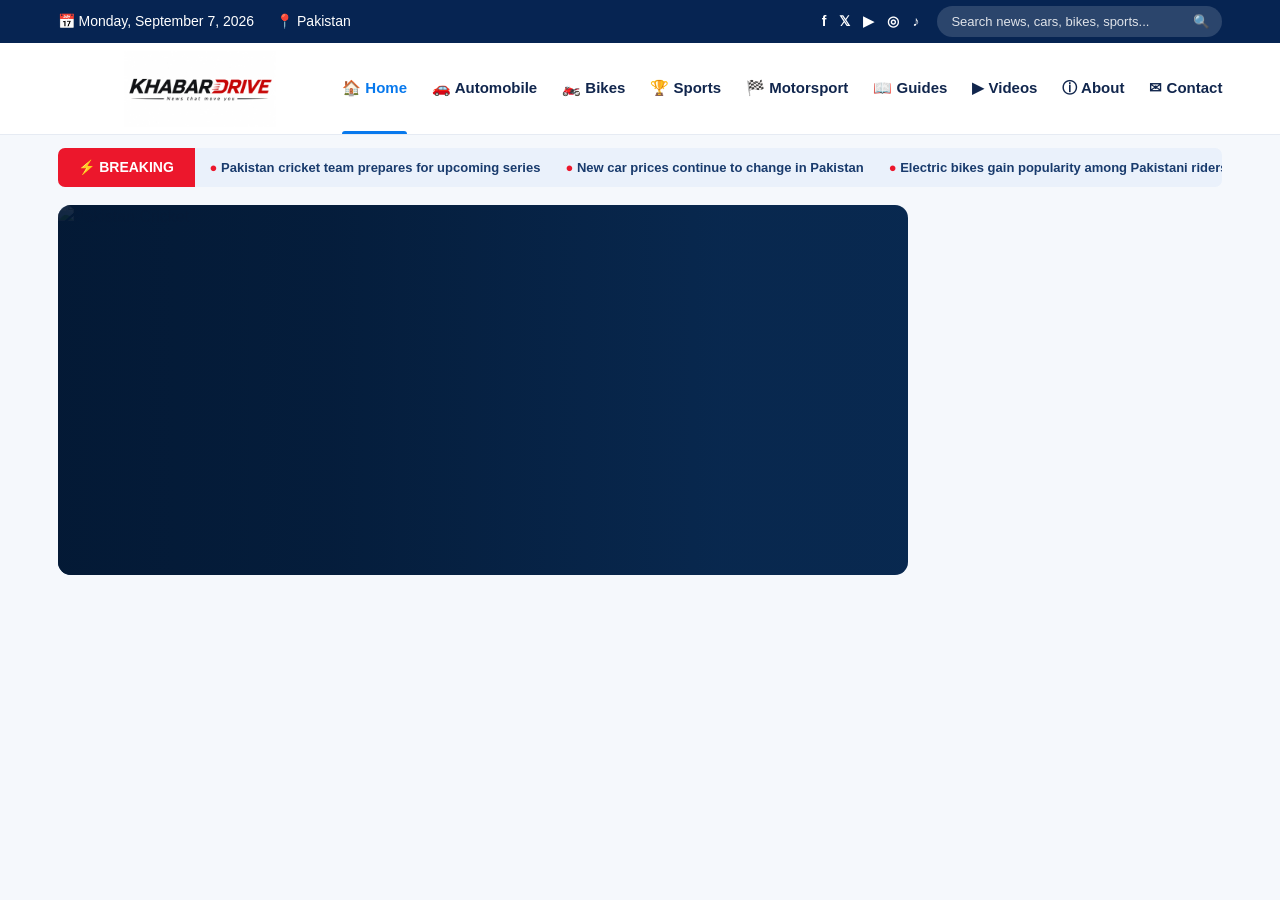
==== commit fce5d2f0: "Update index.html" ====
--- a/index.html
+++ b/index.html
@@ -9,14 +9,31 @@
   <meta name="description" content="KhabarDrive brings the latest automobile, bike, sports and motorsport news, reviews, guides and updates.">
 
   <link rel="stylesheet" href="style.css">
+
+  <!-- Scroll Fix -->
+  <style>
+    html,
+    body {
+      height: auto !important;
+      min-height: 100% !important;
+      overflow-x: hidden !important;
+      overflow-y: auto !important;
+    }
+
+    body {
+      max-height: none !important;
+    }
+  </style>
 </head>
 
 <body>
 
 <!-- ================= TOP BAR ================= -->
+
 <div class="top-bar">
+
   <div class="top-left">
-    <span>📅 Tuesday, August 31, 2026</span>
+    <span>📅 Monday, September 7, 2026</span>
     <span>📍 Pakistan</span>
   </div>
 
@@ -28,14 +45,20 @@
     <span>♪</span>
 
     <div class="search-box">
-      <input type="text" id="searchInput" placeholder="Search news, cars, bikes, sports...">
+      <input
+        type="text"
+        id="searchInput"
+        placeholder="Search news, cars, bikes, sports..."
+      >
       <button onclick="searchSite()">🔍</button>
     </div>
   </div>
+
 </div>
 
 
 <!-- ================= HEADER ================= -->
+
 <header class="main-header">
 
   <div class="logo-area">
@@ -72,6 +95,7 @@
 
 
 <!-- ================= BREAKING NEWS ================= -->
+
 <section class="breaking-wrapper">
 
   <div class="breaking-title">
@@ -80,21 +104,24 @@
 
   <div class="breaking-news">
 
-    <span>● PCB announces squad for next Test series</span>
+    <span>● Pakistan cricket team prepares for upcoming series</span>
 
-    <span>● Electric bikes sales surge in Pakistan</span>
+    <span>● New car prices continue to change in Pakistan</span>
 
-    <span>● F1 returns to Asia next month</span>
+    <span>● Electric bikes gain popularity among Pakistani riders</span>
 
-    <span>● New car prices update 2026</span>
+    <span>● Motorsport fans prepare for another exciting F1 weekend</span>
 
   </div>
 
 </section>
 
 
-<!-- ================= HERO ================= -->
+<!-- ================= HERO SECTION ================= -->
+
 <section class="hero-section">
+
+  <!-- MAIN HERO -->
 
   <div class="hero-main">
 
@@ -105,120 +132,3 @@
     >
 
     <div class="hero-overlay">
-
-      <span class="category-badge sports-badge">
-        🏆 SPORTS
-      </span>
-
-      <h1>
-        Pakistan Show Fightback in Thrilling Test Match
-      </h1>
-
-      <p>
-        Pakistan's bowling unit delivers an outstanding performance as
-        the team fights back with key wickets. Fans praise the team's
-        determination and spirit.
-      </p>
-
-      <a href="cricket-statistics-guide.html" class="read-button">
-        Read Full Article →
-      </a>
-
-    </div>
-
-  </div>
-
-
-  <!-- RIGHT SIDE STORIES -->
-  <div class="hero-side">
-
-    <a href="car-buying-guide.html" class="side-story">
-
-      <img
-        src="https://images.unsplash.com/photo-1492144534655-ae79c964c9d7?auto=format&fit=crop&w=500&q=80"
-        alt="Automobile"
-      >
-
-      <div>
-        <span class="small-category automobile-text">
-          🔵 AUTOMOBILE
-        </span>
-
-        <h3>
-          New Toyota Corolla 2026 Launched in Pakistan
-        </h3>
-
-        <small>◷ Aug 31, 2026</small>
-      </div>
-
-    </a>
-
-
-    <a href="bike-buying-guide.html" class="side-story">
-
-      <img
-        src="https://images.unsplash.com/photo-1558981806-ec527fa84c39?auto=format&fit=crop&w=500&q=80"
-        alt="Motorcycle"
-      >
-
-      <div>
-        <span class="small-category bikes-text">
-          🟣 BIKES
-        </span>
-
-        <h3>
-          Top 5 Bikes for Students in 2026
-        </h3>
-
-        <small>◷ Aug 30, 2026</small>
-      </div>
-
-    </a>
-
-
-    <a href="#motorsport" class="side-story">
-
-      <img
-        src="https://images.unsplash.com/photo-1503736334956-4c8f8e92946d?auto=format&fit=crop&w=500&q=80"
-        alt="Motorsport"
-      >
-
-      <div>
-        <span class="small-category motorsport-text">
-          🔴 MOTORSPORT
-        </span>
-
-        <h3>
-          F1 Returns to Asia: Full Schedule
-        </h3>
-
-        <small>◷ Aug 30, 2026</small>
-      </div>
-
-    </a>
-
-  </div>
-
-</section>
-
-
-<!-- ================= CATEGORY CARDS ================= -->
-<section class="category-grid" id="categories">
-
-  <a href="#automobile" class="category-card">
-
-    <img
-      src="https://images.unsplash.com/photo-1492144534655-ae79c964c9d7?auto=format&fit=crop&w=500&q=80"
-      alt="Automobile"
-    >
-
-    <div class="category-content">
-
-      <div class="category-icon blue-icon">🚗</div>
-
-      <div>
-        <h3>Automobile</h3>
-        <p>Car Reviews, News & Updates</p>
-      </div>
-
-      <
--- a/style.css
+++ b/style.css
@@ -1,8 +1,10 @@
-/* ================================
-   KHABARDRIVE — FINAL LIGHT THEME
-   ================================ */
+/* =========================================================
+   KHABARDRIVE - PROFESSIONAL NEWS WEBSITE
+   ========================================================= */
 
 * {
+  margin: 0;
+  padding: 0;
   box-sizing: border-box;
 }
 
@@ -11,503 +13,1137 @@
 }
 
 body {
-  margin: 0;
-  background: #f1f5f9;
-  color: #172033;
-  font-family: Arial, "Noto Nastaliq Urdu", sans-serif;
-  line-height: 1.7;
-}
-
-/* ================================
-   GLOBAL
-   ================================ */
-
-.container {
-  width: min(1180px, 92%);
-  margin: auto;
+  font-family: Arial, Helvetica, sans-serif;
+  background: #f5f8fc;
+  color: #10254a;
+  line-height: 1.5;
 }
 
 a {
-  transition: all 0.25s ease;
-}
-
-button {
+  text-decoration: none;
+  color: inherit;
+}
+
+img {
+  display: block;
+  max-width: 100%;
+}
+
+button,
+input {
   font-family: inherit;
 }
 
-/* ================================
-   BREAKING NEWS
-   ================================ */
-
-.breaking {
-  background: #173b5f;
-  color: #fff;
+
+/* =========================================================
+   TOP BAR
+   ========================================================= */
+
+.top-bar {
+  min-height: 43px;
+  background: #062452;
+  color: white;
+  display: flex;
+  justify-content: space-between;
+  align-items: center;
+  padding: 0 4.5%;
+  font-size: 14px;
+}
+
+.top-left,
+.top-right {
+  display: flex;
+  align-items: center;
+  gap: 22px;
+}
+
+.top-right {
+  gap: 13px;
+}
+
+.top-right > span {
+  font-weight: bold;
+  cursor: pointer;
+}
+
+.search-box {
+  height: 31px;
+  width: 285px;
+  border-radius: 20px;
+  background: rgba(255,255,255,0.15);
+  display: flex;
+  align-items: center;
+  padding-left: 14px;
+  margin-left: 5px;
+}
+
+.search-box input {
+  flex: 1;
+  min-width: 0;
+  border: none;
+  outline: none;
+  background: transparent;
+  color: white;
   font-size: 13px;
-  border-bottom: 1px solid #285b86;
-}
-
-.breaking .container {
-  padding: 7px 0;
-}
-
-.breaking b {
-  background: #2f80c9;
-  padding: 4px 10px;
-  border-radius: 4px;
-  margin-right: 7px;
-}
-
-/* ================================
-   HEADER
-   ================================ */
-
-.site-header,
-header {
-  background: rgba(255, 255, 255, 0.97);
-  position: sticky;
-  top: 0;
-  z-index: 20;
-  box-shadow: 0 3px 20px rgba(23, 59, 95, 0.08);
-  backdrop-filter: blur(10px);
-}
-
-.nav {
-  min-height: 78px;
+}
+
+.search-box input::placeholder {
+  color: rgba(255,255,255,0.85);
+}
+
+.search-box button {
+  border: none;
+  background: transparent;
+  color: white;
+  cursor: pointer;
+  padding: 5px 12px;
+}
+
+
+/* =========================================================
+   MAIN HEADER
+   ========================================================= */
+
+.main-header {
+  min-height: 91px;
+  background: white;
+  display: flex;
+  align-items: center;
+  justify-content: space-between;
+  padding: 0 4.5%;
+  border-bottom: 1px solid #e6ebf3;
+}
+
+.logo-area {
+  width: 330px;
+  display: flex;
+  align-items: center;
+}
+
+.logo-area a {
+  display: block;
+}
+
+.logo-area img {
+  width: 300px;
+  max-height: 76px;
+  object-fit: contain;
+}
+
+.main-nav {
   display: flex;
   align-items: center;
   gap: 25px;
 }
 
-/* ================================
-   KHABARDRIVE LOGO
-   ================================ */
-
-.brand {
+.main-nav a {
   position: relative;
-  font-weight: 900;
-  font-size: 27px;
-  color: #173b5f;
-  text-decoration: none;
-  line-height: 1;
-  direction: ltr;
-  display: inline-flex;
-  align-items: center;
-  gap: 9px;
-  white-space: nowrap;
-}
-
-/* Automotive logo mark */
-
-.brand::before {
-  content: "➤";
-  width: 39px;
-  height: 39px;
-  border: 3px solid #2f80c9;
-  border-radius: 50%;
-  display: inline-flex;
-  align-items: center;
-  justify-content: center;
-  color: #2f80c9;
-  font-size: 18px;
-  transform: rotate(-15deg);
-  box-shadow: inset 0 0 0 4px #edf6fc;
-}
-
-/* DRIVE color */
-
-.brand span {
-  color: #2f80c9;
-}
-
-/* Tagline */
-
-.brand small {
-  position: absolute;
-  left: 48px;
-  bottom: -13px;
-  font-size: 8px;
-  color: #64748b;
-  letter-spacing: 1.2px;
+  display: flex;
+  align-items: center;
+  gap: 6px;
+  height: 91px;
+  color: #11264d;
+  font-size: 15px;
   font-weight: 700;
   white-space: nowrap;
-}
-
-/* ================================
-   NAVIGATION
-   ================================ */
-
-.nav nav {
-  display: flex;
-  gap: 19px;
-  flex: 1;
-  justify-content: center;
-}
-
-.nav nav a {
-  position: relative;
-  color: #334155;
-  text-decoration: none;
-  font-weight: 700;
-  font-size: 14px;
-  padding: 28px 2px 25px;
-}
-
-.nav nav a::after {
+  transition: 0.2s ease;
+}
+
+.main-nav a:hover,
+.main-nav a.active {
+  color: #0879ed;
+}
+
+.main-nav a.active::after {
   content: "";
   position: absolute;
+  height: 3px;
+  background: #0879ed;
   left: 0;
   right: 0;
-  bottom: 17px;
-  height: 2px;
-  background: #2f80c9;
-  transform: scaleX(0);
-  transition: transform 0.25s ease;
-}
-
-.nav nav a:hover {
-  color: #2f80c9;
-}
-
-.nav nav a:hover::after {
-  transform: scaleX(1);
-}
-
-/* ================================
-   BUTTONS
-   ================================ */
-
-.searchBtn,
-.menu {
-  border: 0;
-  background: #eef5fa;
-  color: #173b5f;
-  width: 40px;
+  bottom: 0;
+  border-radius: 4px 4px 0 0;
+}
+
+.menu-toggle {
+  display: none;
+  border: none;
+  background: #0879ed;
+  color: white;
+  font-size: 22px;
+  width: 43px;
   height: 40px;
-  border-radius: 50%;
-  font-size: 20px;
+  border-radius: 6px;
   cursor: pointer;
-  transition: all 0.25s ease;
-}
-
-.searchBtn:hover,
-.menu:hover {
-  background: #dcecf7;
-  transform: translateY(-2px);
-}
-
-.menu {
-  display: none;
-}
-
-/* ================================
+}
+
+
+/* =========================================================
+   BREAKING NEWS
+   ========================================================= */
+
+.breaking-wrapper {
+  width: 91%;
+  margin: 13px auto 18px;
+  min-height: 39px;
+  display: flex;
+  align-items: stretch;
+  overflow: hidden;
+  border-radius: 7px;
+  background: #eaf1fb;
+}
+
+.breaking-title {
+  min-width: 137px;
+  display: flex;
+  align-items: center;
+  justify-content: center;
+  background: #ec172c;
+  color: white;
+  font-weight: 800;
+  font-size: 14px;
+}
+
+.breaking-news {
+  flex: 1;
+  display: flex;
+  align-items: center;
+  justify-content: space-around;
+  gap: 25px;
+  overflow: hidden;
+  padding: 0 15px;
+  color: #193b6d;
+  font-size: 13px;
+  font-weight: 600;
+}
+
+.breaking-news span {
+  white-space: nowrap;
+}
+
+.breaking-news span::first-letter {
+  color: #ec172c;
+}
+
+
+/* =========================================================
    HERO
-   ================================ */
-
-.hero {
-  margin-top: 30px;
+   ========================================================= */
+
+.hero-section {
+  width: 91%;
+  margin: 0 auto 20px;
   display: grid;
-  grid-template-columns: 2fr 1fr;
-  gap: 20px;
+  grid-template-columns: minmax(0, 2.25fr) minmax(290px, 0.8fr);
+  gap: 12px;
 }
 
 .hero-main {
   position: relative;
+  min-height: 370px;
   overflow: hidden;
-  min-height: 410px;
-  border-radius: 20px;
-  padding: 55px;
-  color: #fff;
-
-  background:
-    radial-gradient(circle at 85% 25%, rgba(67, 145, 205, 0.35), transparent 35%),
-    linear-gradient(135deg, #173b5f 0%, #245d87 55%, #2f80c9 100%);
-
-  display: flex;
-  flex-direction: column;
-  justify-content: center;
-
-  box-shadow: 0 15px 40px rgba(23, 59, 95, 0.18);
-  animation: fadeUp 0.7s ease both;
-}
-
-/* Decorative automotive lines */
+  border-radius: 13px;
+  background: #092a52;
+}
+
+.hero-image {
+  width: 100%;
+  height: 370px;
+  object-fit: cover;
+}
 
 .hero-main::after {
   content: "";
   position: absolute;
-  right: -80px;
-  bottom: 25px;
-  width: 320px;
-  height: 100px;
-  border-top: 2px solid rgba(255,255,255,0.18);
-  border-bottom: 2px solid rgba(255,255,255,0.12);
-  transform: skewX(-25deg);
-}
-
-.label,
-.card-body span,
-.feature span {
-  color: #2f80c9;
+  inset: 0;
+  background:
+    linear-gradient(
+      90deg,
+      rgba(3, 24, 51, 0.92) 0%,
+      rgba(3, 24, 51, 0.72) 32%,
+      rgba(3, 24, 51, 0.12) 78%,
+      rgba(3, 24, 51, 0.08) 100%
+    );
+}
+
+.hero-overlay {
+  position: absolute;
+  z-index: 2;
+  left: 30px;
+  bottom: 27px;
+  width: 57%;
+  color: white;
+}
+
+.category-badge {
+  display: inline-flex;
+  align-items: center;
+  padding: 7px 14px;
+  border-radius: 7px;
+  font-size: 12px;
   font-weight: 800;
+  margin-bottom: 13px;
+}
+
+.sports-badge {
+  background: #0879ed;
+}
+
+.hero-overlay h1 {
+  font-size: 34px;
+  line-height: 1.12;
+  margin-bottom: 11px;
+}
+
+.hero-overlay p {
+  font-size: 14px;
+  line-height: 1.55;
+  color: #edf5ff;
+  max-width: 650px;
+  margin-bottom: 16px;
+}
+
+.read-button {
+  display: inline-flex;
+  align-items: center;
+  background: #ed172b;
+  color: white;
+  padding: 10px 21px;
+  border-radius: 24px;
+  font-size: 14px;
+  font-weight: 800;
+  transition: 0.2s ease;
+}
+
+.read-button:hover {
+  background: #c90d20;
+  transform: translateY(-1px);
+}
+
+
+/* =========================================================
+   HERO SIDE STORIES
+   ========================================================= */
+
+.hero-side {
+  display: flex;
+  flex-direction: column;
+  gap: 10px;
+}
+
+.side-story {
+  min-height: 112px;
+  background: white;
+  border-radius: 12px;
+  padding: 10px;
+  display: grid;
+  grid-template-columns: 115px 1fr;
+  gap: 12px;
+  align-items: center;
+  border: 1px solid #e5ebf4;
+  box-shadow: 0 2px 8px rgba(15, 45, 80, 0.06);
+  transition: 0.2s ease;
+}
+
+.side-story:hover {
+  transform: translateY(-2px);
+  box-shadow: 0 6px 16px rgba(15, 45, 80, 0.1);
+}
+
+.side-story img {
+  width: 115px;
+  height: 90px;
+  object-fit: cover;
+  border-radius: 7px;
+}
+
+.side-story h3 {
+  color: #122b55;
+  font-size: 14px;
+  line-height: 1.3;
+  margin: 4px 0 7px;
+}
+
+.side-story small {
+  color: #71809b;
+  font-size: 11px;
+}
+
+.small-category {
+  font-size: 10px;
+  font-weight: 800;
+}
+
+.automobile-text {
+  color: #0879ed;
+}
+
+.bikes-text {
+  color: #6738d8;
+}
+
+.motorsport-text {
+  color: #e51b2e;
+}
+
+
+/* =========================================================
+   CATEGORY CARDS
+   ========================================================= */
+
+.category-grid {
+  width: 91%;
+  margin: 0 auto 27px;
+  display: grid;
+  grid-template-columns: repeat(4, 1fr);
+  gap: 14px;
+}
+
+.category-card {
+  background: white;
+  min-height: 108px;
+  border-radius: 11px;
+  border: 1px solid #e1e8f2;
+  display: grid;
+  grid-template-columns: 112px 1fr;
+  overflow: hidden;
+  position: relative;
+  box-shadow: 0 2px 8px rgba(20, 50, 90, 0.04);
+  transition: 0.2s ease;
+}
+
+.category-card:hover {
+  transform: translateY(-3px);
+  box-shadow: 0 7px 18px rgba(20, 50, 90, 0.1);
+}
+
+.category-card > img {
+  width: 112px;
+  height: 108px;
+  object-fit: cover;
+}
+
+.category-content {
+  padding: 16px 34px 12px 11px;
+  position: relative;
+  display: flex;
+  align-items: flex-start;
+  gap: 8px;
+}
+
+.category-icon {
+  width: 28px;
+  height: 28px;
+  min-width: 28px;
+  border-radius: 50%;
+  display: flex;
+  justify-content: center;
+  align-items: center;
+  font-size: 14px;
+}
+
+.blue-icon {
+  background: #e8f3ff;
+}
+
+.cyan-icon {
+  background: #e4fbff;
+}
+
+.orange-icon {
+  background: #fff3df;
+}
+
+.red-icon {
+  background: #ffe8ea;
+}
+
+.category-content h3 {
+  font-size: 16px;
+  margin-bottom: 4px;
+  color: #102b58;
+}
+
+.category-content p {
+  color: #70809c;
+  font-size: 11px;
+  line-height: 1.35;
+}
+
+.arrow {
+  position: absolute;
+  right: 10px;
+  bottom: 15px;
+  width: 33px;
+  height: 33px;
+  border-radius: 50%;
+  background: #0879ed;
+  color: white;
+  display: flex;
+  justify-content: center;
+  align-items: center;
+  font-size: 18px;
+}
+
+
+/* =========================================================
+   MAIN CONTENT
+   ========================================================= */
+
+.content-wrapper {
+  width: 91%;
+  margin: 0 auto 35px;
+  display: grid;
+  grid-template-columns: minmax(0, 3fr) minmax(270px, 1fr);
+  gap: 25px;
+}
+
+.section-heading {
+  min-height: 45px;
+  display: flex;
+  align-items: center;
+  justify-content: space-between;
+  margin-bottom: 10px;
+}
+
+.section-heading h2 {
+  font-size: 22px;
+  color: #102b58;
+  display: flex;
+  align-items: center;
+  gap: 10px;
+}
+
+.section-heading h2 > span:first-child {
+  display: block;
+  width: 5px;
+  height: 32px;
+  background: #0879ed;
+  border-radius: 5px;
+}
+
+.section-heading a {
+  border: 1px solid #0879ed;
+  color: #0879ed;
+  padding: 7px 14px;
+  border-radius: 20px;
   font-size: 12px;
-}
-
-.hero-main .label {
-  color: #dcefff;
-  background: rgba(255,255,255,0.13);
+  font-weight: 700;
+  transition: 0.2s ease;
+}
+
+.section-heading a:hover {
+  background: #0879ed;
+  color: white;
+}
+
+
+/* =========================================================
+   LATEST NEWS
+   ========================================================= */
+
+.news-grid {
+  display: grid;
+  grid-template-columns: repeat(2, 1fr);
+  gap: 15px;
+}
+
+.news-card {
+  background: white;
+  border-radius: 11px;
+  overflow: hidden;
+  border: 1px solid #e2e8f1;
+  box-shadow: 0 2px 7px rgba(15, 45, 80, 0.04);
+  transition: 0.2s ease;
+}
+
+.news-card:hover {
+  transform: translateY(-3px);
+  box-shadow: 0 7px 18px rgba(15, 45, 80, 0.1);
+}
+
+.news-card > img {
+  width: 100%;
+  height: 165px;
+  object-fit: cover;
+}
+
+.news-content {
+  padding: 14px;
+}
+
+.news-category {
+  display: inline-block;
+  color: #0879ed;
+  font-size: 10px;
+  font-weight: 800;
+  letter-spacing: 0.3px;
+  margin-bottom: 5px;
+}
+
+.bike-category {
+  color: #6738d8;
+}
+
+.sports-category {
+  color: #ef8b00;
+}
+
+.motorsport-category {
+  color: #e51b2e;
+}
+
+.news-content h3 {
+  color: #122b55;
+  font-size: 17px;
+  line-height: 1.3;
+  margin-bottom: 7px;
+}
+
+.news-content p {
+  color: #71809a;
+  font-size: 12px;
+  line-height: 1.5;
+  margin-bottom: 12px;
+}
+
+.news-meta {
+  border-top: 1px solid #edf0f5;
+  padding-top: 9px;
+  display: flex;
+  align-items: center;
+  justify-content: space-between;
+  color: #7c8aa2;
+  font-size: 10px;
+}
+
+.news-meta a {
+  color: #0879ed;
+  font-weight: 700;
+}
+
+
+/* =========================================================
+   TRENDING
+   ========================================================= */
+
+.trending-section {
+  background: white;
+  border-radius: 12px;
+  border: 1px solid #e3e9f2;
+  padding: 13px 14px;
+  align-self: start;
+}
+
+.trending-section .section-heading {
+  border-bottom: 1px solid #e8edf4;
+  margin-bottom: 0;
+}
+
+.trending-section .section-heading h2 {
+  font-size: 21px;
+}
+
+.trending-line {
+  background: #ed172b !important;
+}
+
+.trending-list {
+  display: flex;
+  flex-direction: column;
+}
+
+.trending-item {
+  min-height: 80px;
+  display: grid;
+  grid-template-columns: 105px 1fr;
+  gap: 11px;
+  align-items: center;
+  border-bottom: 1px solid #e8edf4;
+  padding: 10px 0;
+}
+
+.trending-item:last-child {
+  border-bottom: none;
+}
+
+.trending-item img {
+  width: 105px;
+  height: 62px;
+  object-fit: cover;
+  border-radius: 6px;
+}
+
+.trending-item h4 {
+  font-size: 13px;
+  line-height: 1.35;
+  color: #172f5a;
+  margin-bottom: 5px;
+}
+
+.trending-item p {
+  color: #7c8aa1;
+  font-size: 10px;
+}
+
+
+/* =========================================================
+   FEATURED SECTIONS
+   ========================================================= */
+
+.featured-section,
+.video-section {
+  width: 91%;
+  margin: 0 auto 35px;
+}
+
+.featured-card {
+  background: white;
+  border: 1px solid #e1e8f2;
+  border-radius: 13px;
+  overflow: hidden;
+  display: grid;
+  grid-template-columns: 45% 55%;
+  box-shadow: 0 2px 8px rgba(15, 45, 80, 0.04);
+}
+
+.featured-card > img {
+  width: 100%;
+  height: 260px;
+  object-fit: cover;
+}
+
+.featured-card > div {
+  padding: 28px 32px;
+  display: flex;
+  flex-direction: column;
+  justify-content: center;
+}
+
+.featured-card h2 {
+  color: #102b58;
+  font-size: 24px;
+  line-height: 1.25;
+  margin: 4px 0 11px;
+}
+
+.featured-card p {
+  color: #71809a;
+  font-size: 14px;
+  line-height: 1.65;
+  margin-bottom: 17px;
+}
+
+.outline-button {
   width: fit-content;
-  padding: 5px 11px;
-  border-radius: 5px;
-  letter-spacing: 0.5px;
-}
-
-.hero h1 {
-  position: relative;
-  z-index: 2;
-  font-size: 43px;
-  line-height: 1.25;
-  margin: 13px 0;
-  max-width: 720px;
-}
-
-.hero p {
-  position: relative;
-  z-index: 2;
-  color: #e6f1f8;
-  font-size: 17px;
-  max-width: 650px;
-}
-
-.button {
-  position: relative;
-  z-index: 2;
-  align-self: flex-start;
-  margin-top: 10px;
-  background: #fff;
-  color: #173b5f;
-  text-decoration: none;
-  padding: 10px 22px;
-  border-radius: 7px;
-  font-weight: 800;
-  box-shadow: 0 7px 20px rgba(0,0,0,0.12);
-}
-
-.button:hover {
-  transform: translateY(-3px);
-  box-shadow: 0 10px 25px rgba(0,0,0,0.18);
-}
-
-/* ================================
-   HERO SIDE
-   ================================ */
-
-.hero-side {
+  border: 1px solid #0879ed;
+  color: #0879ed;
+  padding: 9px 18px;
+  border-radius: 22px;
+  font-size: 13px;
+  font-weight: 700;
+}
+
+.outline-button:hover {
+  background: #0879ed;
+  color: white;
+}
+
+
+/* =========================================================
+   VIDEOS
+   ========================================================= */
+
+.video-placeholder {
+  min-height: 220px;
+  border-radius: 13px;
+  background: #092957;
+  color: white;
+  display: flex;
+  flex-direction: column;
+  align-items: center;
+  justify-content: center;
+  text-align: center;
+  padding: 30px;
+}
+
+.play-circle {
+  width: 58px;
+  height: 58px;
+  border-radius: 50%;
+  background: #ed172b;
+  display: flex;
+  align-items: center;
+  justify-content: center;
+  margin-bottom: 13px;
+  font-size: 20px;
+}
+
+.video-placeholder h2 {
+  font-size: 23px;
+  margin-bottom: 5px;
+}
+
+.video-placeholder p {
+  color: #d5e3f5;
+  font-size: 13px;
+}
+
+
+/* =========================================================
+   FOOTER
+   ========================================================= */
+
+.footer {
+  background: #061f46;
+  color: white;
+  margin-top: 45px;
+}
+
+.footer-content {
+  width: 91%;
+  margin: auto;
+  padding: 42px 0 35px;
   display: grid;
-  gap: 18px;
-}
-
-.mini {
-  background: #fff;
-  border: 1px solid #dce6ee;
-  border-radius: 15px;
-  padding: 25px;
-  display: flex;
-  gap: 15px;
-  align-items: center;
-  font-size: 43px;
-  box-shadow: 0 7px 22px rgba(23, 59, 95, 0.06);
-  transition: all 0.3s ease;
-}
-
-.mini:hover {
-  transform: translateY(-5px);
-  border-color: #9bc7e5;
-  box-shadow: 0 13px 30px rgba(23, 59, 95, 0.11);
-}
-
-.mini b {
-  font-size: 19px;
-  color: #173b5f;
-}
-
-.mini p {
+  grid-template-columns: 2fr 1fr 1fr;
+  gap: 45px;
+}
+
+.footer-brand h2 {
+  font-size: 27px;
+  letter-spacing: 1px;
+  margin-bottom: 2px;
+}
+
+.footer-brand h2 span {
+  color: #ed172b;
+}
+
+.footer-brand p {
+  color: #b8c9df;
   font-size: 13px;
-  color: #64748b;
-  margin: 2px 0;
-}
-
-/* ================================
-   SECTIONS
-   ================================ */
-
-.section {
-  padding: 58px 0;
-}
-
-.section-title {
-  display: flex;
-  justify-content: space-between;
-  align-items: center;
-  margin-bottom: 23px;
-}
-
-.section-title h2 {
-  position: relative;
-  font-size: 27px;
-  margin: 0;
-  color: #173b5f;
-}
-
-.section-title h2::before {
-  content: "";
-  display: inline-block;
-  width: 5px;
-  height: 24px;
-  background: #2f80c9;
-  border-radius: 5px;
-  margin-right: 9px;
-  vertical-align: -3px;
-}
-
-.section-title a {
-  color: #2f80c9;
-  text-decoration: none;
-  font-weight: 800;
-}
-
-.section-title a:hover {
-  color: #173b5f;
-}
-
-/* ================================
-   NEWS CARDS
-   ================================ */
-
-.cards {
-  display: grid;
-  grid-template-columns: repeat(3, 1fr);
-  gap: 22px;
-}
-
-.card {
-  background: #fff;
-  border-radius: 15px;
-  overflow: hidden;
-  border: 1px solid #dfe7ee;
-  box-shadow: 0 5px 18px rgba(23, 59, 95, 0.05);
-  transition: all 0.3s ease;
-}
-
-.card:hover {
-  transform: translateY(-6px);
-  border-color: #b5d4e8;
-  box-shadow: 0 15px 30px rgba(23, 59, 95, 0.11);
-}
-
-.photo {
-  height: 165px;
-  background:
-    linear-gradient(135deg, #dcecf7, #edf4f8);
-  display: flex;
-  justify-content: center;
-  align-items: center;
-  font-size: 65px;
-}
-
-.card-body {
-  padding: 20px;
-}
-
-.card-body span {
-  color: #2f80c9;
-}
-
-.card-body h3 {
-  color: #172033;
-  font-size: 19px;
-  line-height: 1.5;
-  margin: 7px 0;
-}
-
-.card-body p {
-  color: #64748b;
-  font-size: 14px;
-}
-
-.card-body a {
-  color: #2f80c9;
-  text-decoration: none;
-  font-weight: 800;
-}
-
-.card-body a:hover {
-  color: #173b5f;
-}
-
-/* ================================
-   BLUE SECTION BANDS
-   ================================ */
-
-.band {
-  background: #e8f1f7;
-  max-width: none;
-  border-top: 1px solid #d7e5ee;
-  border-bottom: 1px solid #d7e5ee;
-}
-
-.band > .container {
-  width: min(1180px, 92%);
-}
-
-/* ================================
-   CATEGORY GRID
-   ================================ */
-
-.category-grid {
-  display: grid;
-  grid-template-columns: repeat(6, 1fr);
-  gap: 13px;
-}
-
-.category-grid a {
-  background: #fff;
-  padding: 17px 10px;
+  max-width: 430px;
+  margin-top: 7px;
+}
+
+.footer-links {
+  display: flex;
+  flex-direction: column;
+  gap: 8px;
+}
+
+.footer-links h3 {
+  font-size: 16px;
+  margin-bottom: 5px;
+}
+
+.footer-links a {
+  color: #b8c9df;
+  font-size: 13px;
+  transition: 0.2s ease;
+}
+
+.footer-links a:hover {
+  color: white;
+  padding-left: 3px;
+}
+
+.copyright {
+  border-top: 1px solid rgba(255,255,255,0.1);
   text-align: center;
-  border-radius: 11px;
-  text-decoration: none;
-  color: #334155;
-  font-weight: 800;
-  border: 1px solid #dce6ee;
-  transition: all 0.25s ease;
-}
-
-.category-grid a:hover {
-  color: #173b5f;
-  border-color: #8fbddd;
-  background: #f8fcff;
-  transform: translateY(-4px);
-  box-shadow: 0 8px 20px rgba(23, 59, 95, 0.08);
-}
-
-/* ================================
-   LIST GRID
-   ================================ */
-
-.list-grid {
-  display: grid;
-  grid-template-columns: repeat(3, 1fr);
-  gap: 17px;
-}
-
-.list-grid > div {
-  background: #fff;
-  padding: 24px;
-  border-radius: 12px;
-  border: 1px solid #dce6ee;
-  transition: all 0.25s ease;
-}
-
-.list-grid > div:hover {
-  transform: translateY(-4px);
-  border-color: #9bc7e5;
-  box-shadow: 0 10px 25px rgba(23, 59, 95
+  color: #aebfd5;
+  font-size: 11px;
+  padding: 15px;
+}
+
+
+/* =========================================================
+   TABLET
+   ========================================================= */
+
+@media (max-width: 1150px) {
+
+  .main-nav {
+    gap: 14px;
+  }
+
+  .main-nav a {
+    font-size: 13px;
+  }
+
+  .logo-area {
+    width: 270px;
+  }
+
+  .logo-area img {
+    width: 255px;
+  }
+
+  .hero-overlay {
+    width: 65%;
+  }
+
+  .hero-overlay h1 {
+    font-size: 30px;
+  }
+
+  .category-grid {
+    grid-template-columns: repeat(2, 1fr);
+  }
+
+}
+
+
+/* =========================================================
+   MOBILE NAVIGATION
+   ========================================================= */
+
+@media (max-width: 900px) {
+
+  .top-left span:last-child {
+    display: none;
+  }
+
+  .top-right > span {
+    display: none;
+  }
+
+  .search-box {
+    width: 230px;
+  }
+
+  .main-header {
+    min-height: 76px;
+  }
+
+  .logo-area {
+    width: 240px;
+  }
+
+  .logo-area img {
+    width: 225px;
+    max-height: 62px;
+  }
+
+  .menu-toggle {
+    display: block;
+  }
+
+  .main-nav {
+    display: none;
+    position: absolute;
+    z-index: 100;
+    left: 0;
+    right: 0;
+    top: 119px;
+    background: white;
+    padding: 10px 5%;
+    box-shadow: 0 7px 15px rgba(0,0,0,0.12);
+    flex-direction: column;
+    align-items: stretch;
+    gap: 0;
+  }
+
+  .main-nav.show {
+    display: flex;
+  }
+
+  .main-nav a {
+    height: auto;
+    padding: 12px 5px;
+    border-bottom: 1px solid #edf0f5;
+  }
+
+  .main-nav a.active::after {
+    display: none;
+  }
+
+  .hero-section {
+    grid-template-columns: 1fr;
+  }
+
+  .hero-side {
+    display: grid;
+    grid-template-columns: repeat(3, 1fr);
+  }
+
+  .side-story {
+    grid-template-columns: 1fr;
+  }
+
+  .side-story img {
+    width: 100%;
+    height: 120px;
+  }
+
+  .content-wrapper {
+    grid-template-columns: 1fr;
+  }
+
+}
+
+
+/* =========================================================
+   SMALL MOBILE
+   ========================================================= */
+
+@media (max-width: 600px) {
+
+  .top-bar {
+    padding: 0 4%;
+  }
+
+  .top-left {
+    font-size: 11px;
+  }
+
+  .search-box {
+    width: 170px;
+  }
+
+  .main-header {
+    padding: 0 4%;
+  }
+
+  .logo-area {
+    width: 205px;
+  }
+
+  .logo-area img {
+    width: 195px;
+  }
+
+  .main-nav {
+    top: 119px;
+  }
+
+  .breaking-wrapper {
+    width: 92%;
+  }
+
+  .breaking-title {
+    min-width: 105px;
+    font-size: 11px;
+  }
+
+  .breaking-news {
+    justify-content: flex-start;
+    overflow-x: auto;
+    font-size: 11px;
+  }
+
+  .hero-section,
+  .category-grid,
+  .content-wrapper,
+  .featured-section,
+  .video-section {
+    width: 92%;
+  }
+
+  .hero-main {
+    min-height: 400px;
+  }
+
+  .hero-image {
+    height: 400px;
+  }
+
+  .hero-overlay {
+    left: 20px;
+    right: 20px;
+    bottom: 22px;
+    width: auto;
+  }
+
+  .hero-overlay h1 {
+    font-size: 26px;
+  }
+
+  .hero-overlay p {
+    font-size: 12px;
+  }
+
+  .hero-side {
+    display: flex;
+  }
+
+  .side-story {
+    grid-template-columns: 105px 1fr;
+  }
+
+  .side-story img {
+    width: 105px;
+    height: 82px;
+  }
+
+  .category-grid {
+    grid-template-columns: 1fr;
+  }
+
+  .news-grid {
+    grid-template-columns: 1fr;
+  }
+
+  .news-card > img {
+    height: 200px;
+  }
+
+  .featured-card {
+    grid-template-columns: 1fr;
+  }
+
+  .featured-card > img {
+    height: 220px;
+  }
+
+  .featured-card > div {
+    padding: 22px;
+  }
+
+  .featured-card h2 {
+    font-size: 21px;
+  }
+
+  .footer-content {
+    grid-template-columns: 1fr;
+    gap: 25px;
+  }
+
+}
+
+
+/* =========================================================
+   EXTRA SMALL DEVICES
+   ========================================================= */
+
+@media (max-width: 400px) {
+
+  .top-right {
+    display: none;
+  }
+
+  .logo-area {
+    width: 190px;
+  }
+
+  .logo-area img {
+    width: 180px;
+  }
+
+  .hero-overlay h1 {
+    font-size: 23px;
+  }
+
+  .section-heading h2 {
+    font-size: 19px;
+  }
+
+  .category-card {
+    grid-template-columns: 95px 1fr;
+  }
+
+  .category-card > img {
+    width: 95px;
+  }
+
+}
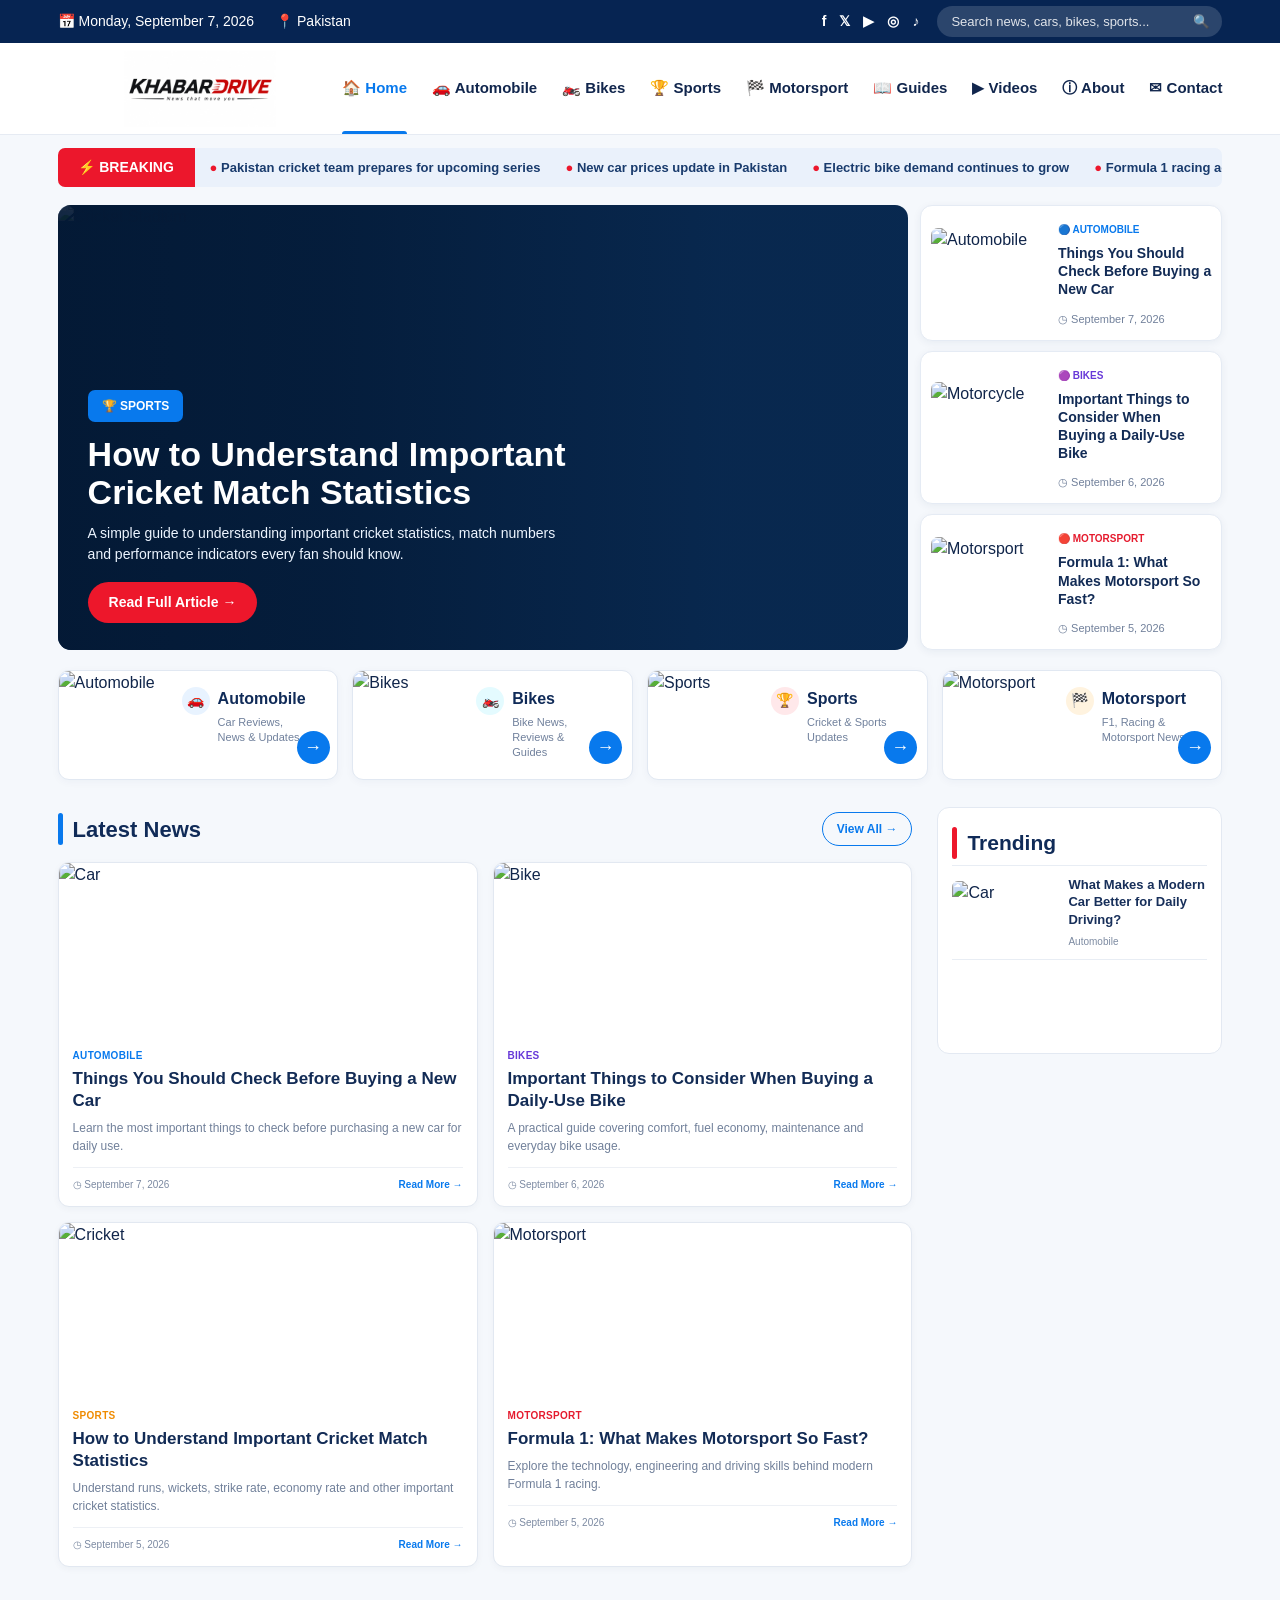
==== commit 73e20a80: "Update index.html" ====
--- a/index.html
+++ b/index.html
@@ -10,7 +10,6 @@
 
   <link rel="stylesheet" href="style.css">
 
-  <!-- Scroll Fix -->
   <style>
     html,
     body {
@@ -19,16 +18,14 @@
       overflow-x: hidden !important;
       overflow-y: auto !important;
     }
-
-    body {
-      max-height: none !important;
-    }
   </style>
 </head>
 
 <body>
 
-<!-- ================= TOP BAR ================= -->
+<!-- =====================================================
+     TOP BAR
+===================================================== -->
 
 <div class="top-bar">
 
@@ -38,6 +35,7 @@
   </div>
 
   <div class="top-right">
+
     <span>f</span>
     <span>𝕏</span>
     <span>▶</span>
@@ -45,31 +43,43 @@
     <span>♪</span>
 
     <div class="search-box">
+
       <input
         type="text"
         id="searchInput"
         placeholder="Search news, cars, bikes, sports..."
       >
+
       <button onclick="searchSite()">🔍</button>
-    </div>
+
+    </div>
+
   </div>
 
 </div>
 
 
-<!-- ================= HEADER ================= -->
+<!-- =====================================================
+     MAIN HEADER
+===================================================== -->
 
 <header class="main-header">
 
   <div class="logo-area">
+
     <a href="index.html">
       <img src="logo.png" alt="KhabarDrive Logo">
     </a>
+
   </div>
 
+
   <button class="menu-toggle" onclick="toggleMenu()">☰</button>
 
-  <nav class="main-nav" id="mainNav">
+
+  <!-- IMPORTANT: script.js expects id="nav" -->
+
+  <nav class="main-nav" id="nav">
 
     <a href="index.html" class="active">🏠 Home</a>
 
@@ -94,7 +104,9 @@
 </header>
 
 
-<!-- ================= BREAKING NEWS ================= -->
+<!-- =====================================================
+     BREAKING NEWS
+===================================================== -->
 
 <section class="breaking-wrapper">
 
@@ -106,20 +118,23 @@
 
     <span>● Pakistan cricket team prepares for upcoming series</span>
 
-    <span>● New car prices continue to change in Pakistan</span>
-
-    <span>● Electric bikes gain popularity among Pakistani riders</span>
-
-    <span>● Motorsport fans prepare for another exciting F1 weekend</span>
+    <span>● New car prices update in Pakistan</span>
+
+    <span>● Electric bike demand continues to grow</span>
+
+    <span>● Formula 1 racing action continues</span>
 
   </div>
 
 </section>
 
 
-<!-- ================= HERO SECTION ================= -->
-
-<section class="hero-section">
+<!-- =====================================================
+     HERO
+===================================================== -->
+
+<section class="hero-section" id="home">
+
 
   <!-- MAIN HERO -->
 
@@ -127,8 +142,497 @@
 
     <img
       src="https://images.unsplash.com/photo-1540747913346-19e32dc3e97e?auto=format&fit=crop&w=1600&q=85"
-      alt="Pakistan Cricket"
+      alt="Cricket Stadium"
       class="hero-image"
     >
 
+
     <div class="hero-overlay">
+
+      <span class="category-badge sports-badge">
+        🏆 SPORTS
+      </span>
+
+      <h1>
+        How to Understand Important Cricket Match Statistics
+      </h1>
+
+      <p>
+        A simple guide to understanding important cricket statistics,
+        match numbers and performance indicators every fan should know.
+      </p>
+
+      <a
+        href="cricket-statistics-guide.html"
+        class="read-button"
+      >
+        Read Full Article →
+      </a>
+
+    </div>
+
+  </div>
+
+
+  <!-- RIGHT SIDE STORIES -->
+
+  <div class="hero-side">
+
+
+    <a
+      href="car-buying-guide.html"
+      class="side-story"
+    >
+
+      <img
+        src="https://images.unsplash.com/photo-1492144534655-ae79c964c9d7?auto=format&fit=crop&w=500&q=80"
+        alt="Automobile"
+      >
+
+      <div>
+
+        <span class="small-category automobile-text">
+          🔵 AUTOMOBILE
+        </span>
+
+        <h3>
+          Things You Should Check Before Buying a New Car
+        </h3>
+
+        <small>◷ September 7, 2026</small>
+
+      </div>
+
+    </a>
+
+
+    <a
+      href="bike-buying-guide.html"
+      class="side-story"
+    >
+
+      <img
+        src="https://images.unsplash.com/photo-1558981806-ec527fa84c39?auto=format&fit=crop&w=500&q=80"
+        alt="Motorcycle"
+      >
+
+      <div>
+
+        <span class="small-category bikes-text">
+          🟣 BIKES
+        </span>
+
+        <h3>
+          Important Things to Consider When Buying a Daily-Use Bike
+        </h3>
+
+        <small>◷ September 6, 2026</small>
+
+      </div>
+
+    </a>
+
+
+    <a
+      href="#motorsport"
+      class="side-story"
+    >
+
+      <img
+        src="https://images.unsplash.com/photo-1503736334956-4c8f8e92946d?auto=format&fit=crop&w=500&q=80"
+        alt="Motorsport"
+      >
+
+      <div>
+
+        <span class="small-category motorsport-text">
+          🔴 MOTORSPORT
+        </span>
+
+        <h3>
+          Formula 1: What Makes Motorsport So Fast?
+        </h3>
+
+        <small>◷ September 5, 2026</small>
+
+      </div>
+
+    </a>
+
+  </div>
+
+</section>
+
+
+<!-- =====================================================
+     CATEGORY CARDS
+===================================================== -->
+
+<section class="category-grid" id="categories">
+
+
+  <!-- AUTOMOBILE -->
+
+  <a href="#automobile" class="category-card">
+
+    <img
+      src="https://images.unsplash.com/photo-1492144534655-ae79c964c9d7?auto=format&fit=crop&w=600&q=80"
+      alt="Automobile"
+    >
+
+    <div class="category-content">
+
+      <div class="category-icon blue-icon">
+        🚗
+      </div>
+
+      <div>
+
+        <h3>Automobile</h3>
+
+        <p>
+          Car Reviews, News & Updates
+        </p>
+
+      </div>
+
+      <span class="arrow">→</span>
+
+    </div>
+
+  </a>
+
+
+  <!-- BIKES -->
+
+  <a href="#bikes" class="category-card">
+
+    <img
+      src="https://images.unsplash.com/photo-1558981806-ec527fa84c39?auto=format&fit=crop&w=600&q=80"
+      alt="Bikes"
+    >
+
+    <div class="category-content">
+
+      <div class="category-icon cyan-icon">
+        🏍️
+      </div>
+
+      <div>
+
+        <h3>Bikes</h3>
+
+        <p>
+          Bike News, Reviews & Guides
+        </p>
+
+      </div>
+
+      <span class="arrow">→</span>
+
+    </div>
+
+  </a>
+
+
+  <!-- SPORTS -->
+
+  <a href="#sports" class="category-card">
+
+    <img
+      src="https://images.unsplash.com/photo-1540747913346-19e32dc3e97e?auto=format&fit=crop&w=600&q=80"
+      alt="Sports"
+    >
+
+    <div class="category-content">
+
+      <div class="category-icon red-icon">
+        🏆
+      </div>
+
+      <div>
+
+        <h3>Sports</h3>
+
+        <p>
+          Cricket & Sports Updates
+        </p>
+
+      </div>
+
+      <span class="arrow">→</span>
+
+    </div>
+
+  </a>
+
+
+  <!-- MOTORSPORT -->
+
+  <a href="#motorsport" class="category-card">
+
+    <img
+      src="https://images.unsplash.com/photo-1503736334956-4c8f8e92946d?auto=format&fit=crop&w=600&q=80"
+      alt="Motorsport"
+    >
+
+    <div class="category-content">
+
+      <div class="category-icon orange-icon">
+        🏁
+      </div>
+
+      <div>
+
+        <h3>Motorsport</h3>
+
+        <p>
+          F1, Racing & Motorsport News
+        </p>
+
+      </div>
+
+      <span class="arrow">→</span>
+
+    </div>
+
+  </a>
+
+</section>
+
+
+<!-- =====================================================
+     MAIN CONTENT
+===================================================== -->
+
+<div class="content-wrapper">
+
+
+  <!-- LATEST NEWS -->
+
+  <main>
+
+    <div class="section-heading">
+
+      <h2>
+        <span></span>
+        Latest News
+      </h2>
+
+      <a href="#categories">
+        View All →
+      </a>
+
+    </div>
+
+
+    <div class="news-grid">
+
+
+      <!-- NEWS 1 -->
+
+      <article class="news-card">
+
+        <img
+          src="https://images.unsplash.com/photo-1492144534655-ae79c964c9d7?auto=format&fit=crop&w=700&q=80"
+          alt="Car"
+        >
+
+        <div class="news-content">
+
+          <span class="news-category">
+            AUTOMOBILE
+          </span>
+
+          <h3>
+            Things You Should Check Before Buying a New Car
+          </h3>
+
+          <p>
+            Learn the most important things to check before
+            purchasing a new car for daily use.
+          </p>
+
+          <div class="news-meta">
+
+            <span>◷ September 7, 2026</span>
+
+            <a href="car-buying-guide.html">
+              Read More →
+            </a>
+
+          </div>
+
+        </div>
+
+      </article>
+
+
+      <!-- NEWS 2 -->
+
+      <article class="news-card">
+
+        <img
+          src="https://images.unsplash.com/photo-1558981806-ec527fa84c39?auto=format&fit=crop&w=700&q=80"
+          alt="Bike"
+        >
+
+        <div class="news-content">
+
+          <span class="news-category bike-category">
+            BIKES
+          </span>
+
+          <h3>
+            Important Things to Consider When Buying a Daily-Use Bike
+          </h3>
+
+          <p>
+            A practical guide covering comfort, fuel economy,
+            maintenance and everyday bike usage.
+          </p>
+
+          <div class="news-meta">
+
+            <span>◷ September 6, 2026</span>
+
+            <a href="bike-buying-guide.html">
+              Read More →
+            </a>
+
+          </div>
+
+        </div>
+
+      </article>
+
+
+      <!-- NEWS 3 -->
+
+      <article class="news-card">
+
+        <img
+          src="https://images.unsplash.com/photo-1540747913346-19e32dc3e97e?auto=format&fit=crop&w=700&q=80"
+          alt="Cricket"
+        >
+
+        <div class="news-content">
+
+          <span class="news-category sports-category">
+            SPORTS
+          </span>
+
+          <h3>
+            How to Understand Important Cricket Match Statistics
+          </h3>
+
+          <p>
+            Understand runs, wickets, strike rate, economy rate
+            and other important cricket statistics.
+          </p>
+
+          <div class="news-meta">
+
+            <span>◷ September 5, 2026</span>
+
+            <a href="cricket-statistics-guide.html">
+              Read More →
+            </a>
+
+          </div>
+
+        </div>
+
+      </article>
+
+
+      <!-- NEWS 4 -->
+
+      <article class="news-card">
+
+        <img
+          src="https://images.unsplash.com/photo-1503736334956-4c8f8e92946d?auto=format&fit=crop&w=700&q=80"
+          alt="Motorsport"
+        >
+
+        <div class="news-content">
+
+          <span class="news-category motorsport-category">
+            MOTORSPORT
+          </span>
+
+          <h3>
+            Formula 1: What Makes Motorsport So Fast?
+          </h3>
+
+          <p>
+            Explore the technology, engineering and driving skills
+            behind modern Formula 1 racing.
+          </p>
+
+          <div class="news-meta">
+
+            <span>◷ September 5, 2026</span>
+
+            <a href="#motorsport">
+              Read More →
+            </a>
+
+          </div>
+
+        </div>
+
+      </article>
+
+
+    </div>
+
+  </main>
+
+
+  <!-- =================================================
+       TRENDING
+  ================================================= -->
+
+  <aside class="trending-section">
+
+    <div class="section-heading">
+
+      <h2>
+        <span class="trending-line"></span>
+        Trending
+      </h2>
+
+    </div>
+
+
+    <div class="trending-list">
+
+
+      <a href="#automobile" class="trending-item">
+
+        <img
+          src="https://images.unsplash.com/photo-1503376780353-7e6692767b70?auto=format&fit=crop&w=500&q=80"
+          alt="Car"
+        >
+
+        <div>
+
+          <h4>
+            What Makes a Modern Car Better for Daily Driving?
+          </h4>
+
+          <p>
+            Automobile
+          </p>
+
+        </div>
+
+      </a>
+
+
+      <a href="#bikes" class="trending-item">
+
+        <img
+          src="https://images.unsplash.com/photo-1558981403-c5f9899a28bc?auto=format&fit=crop&w=500&q=80"
+          alt="Motorbike
